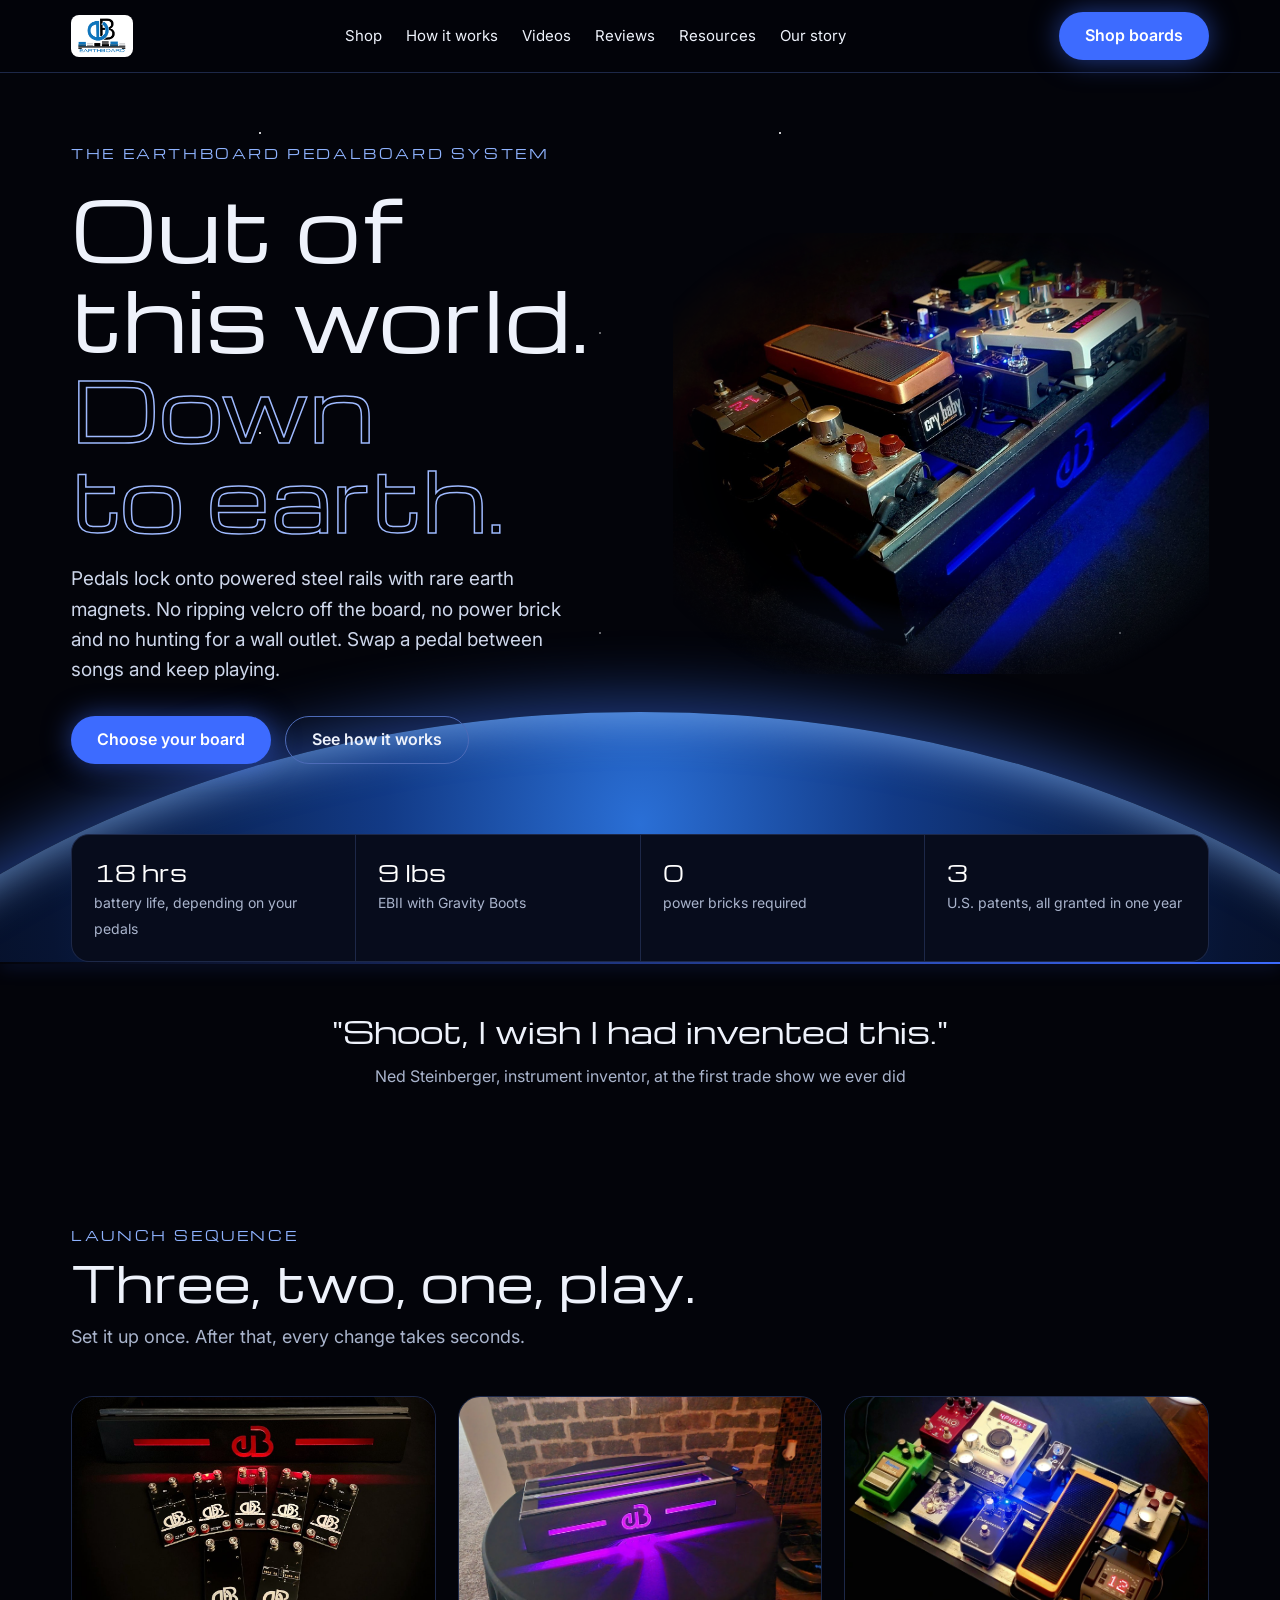
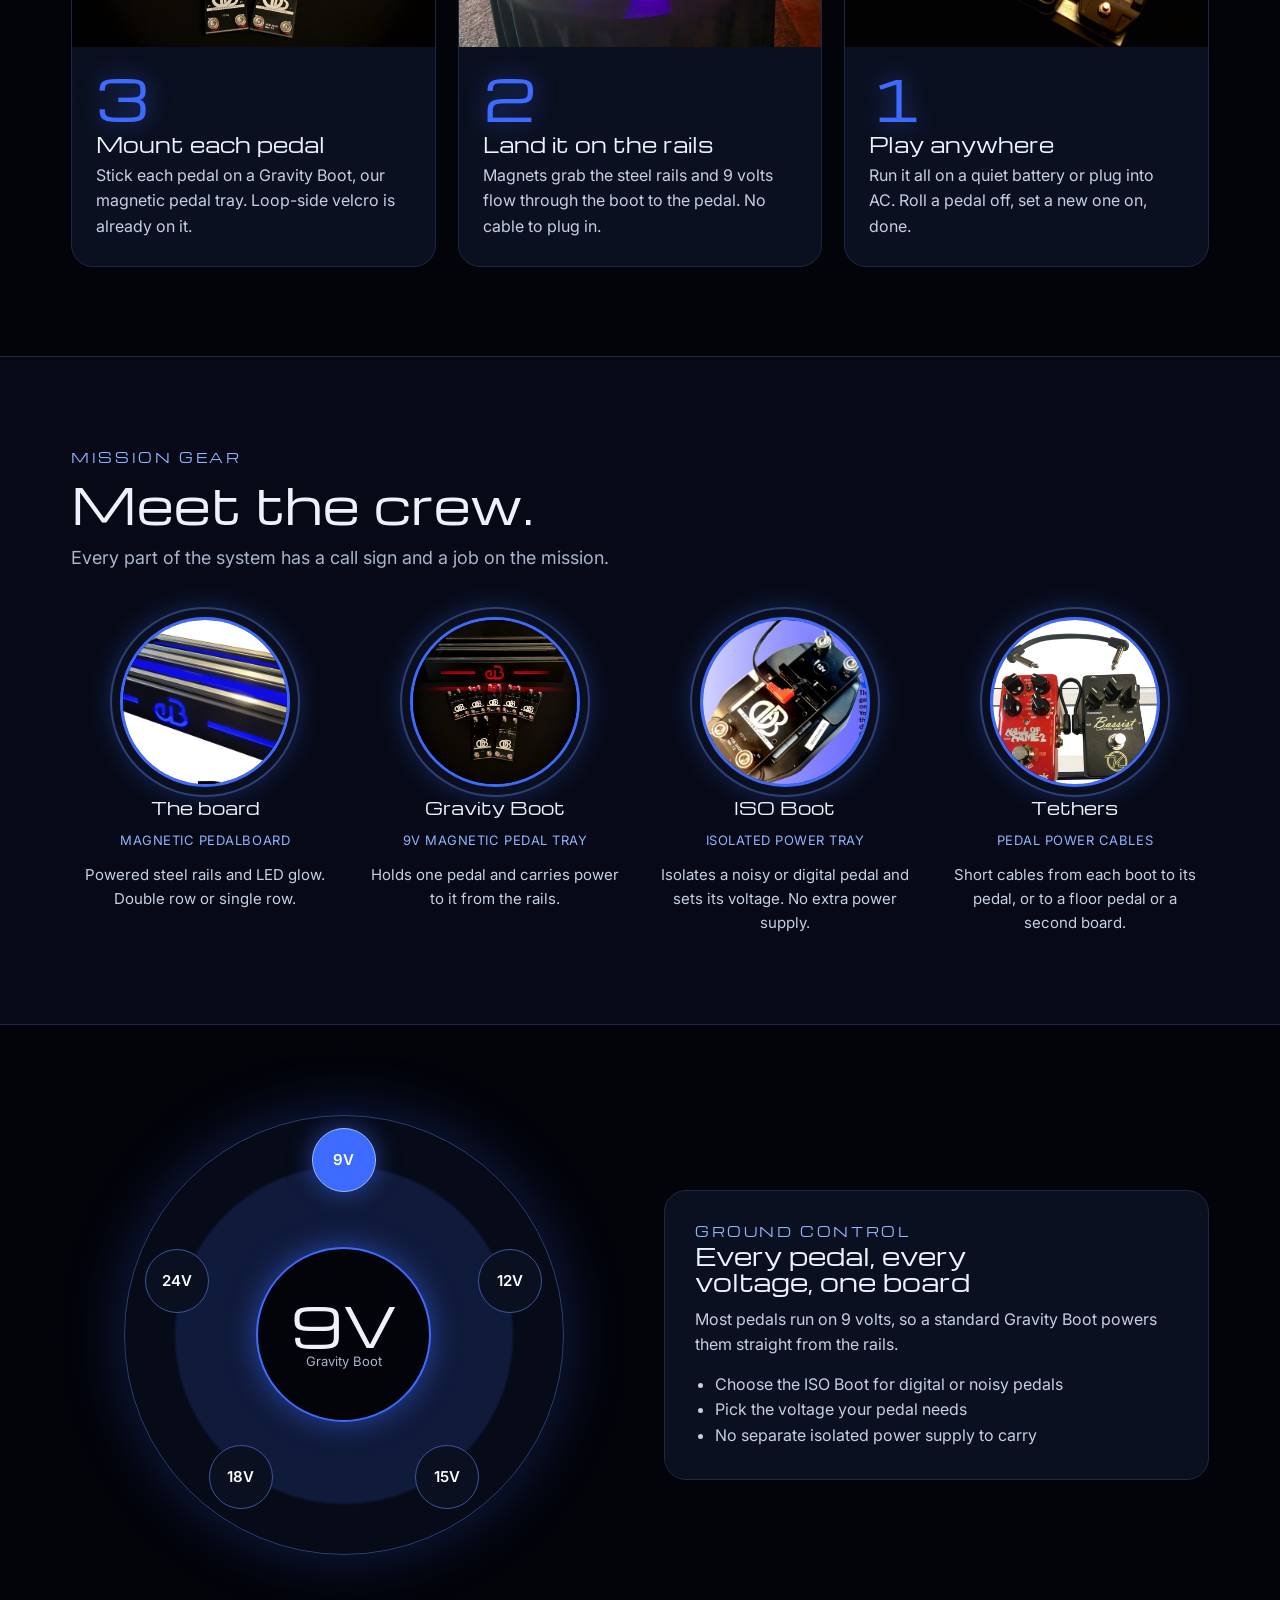
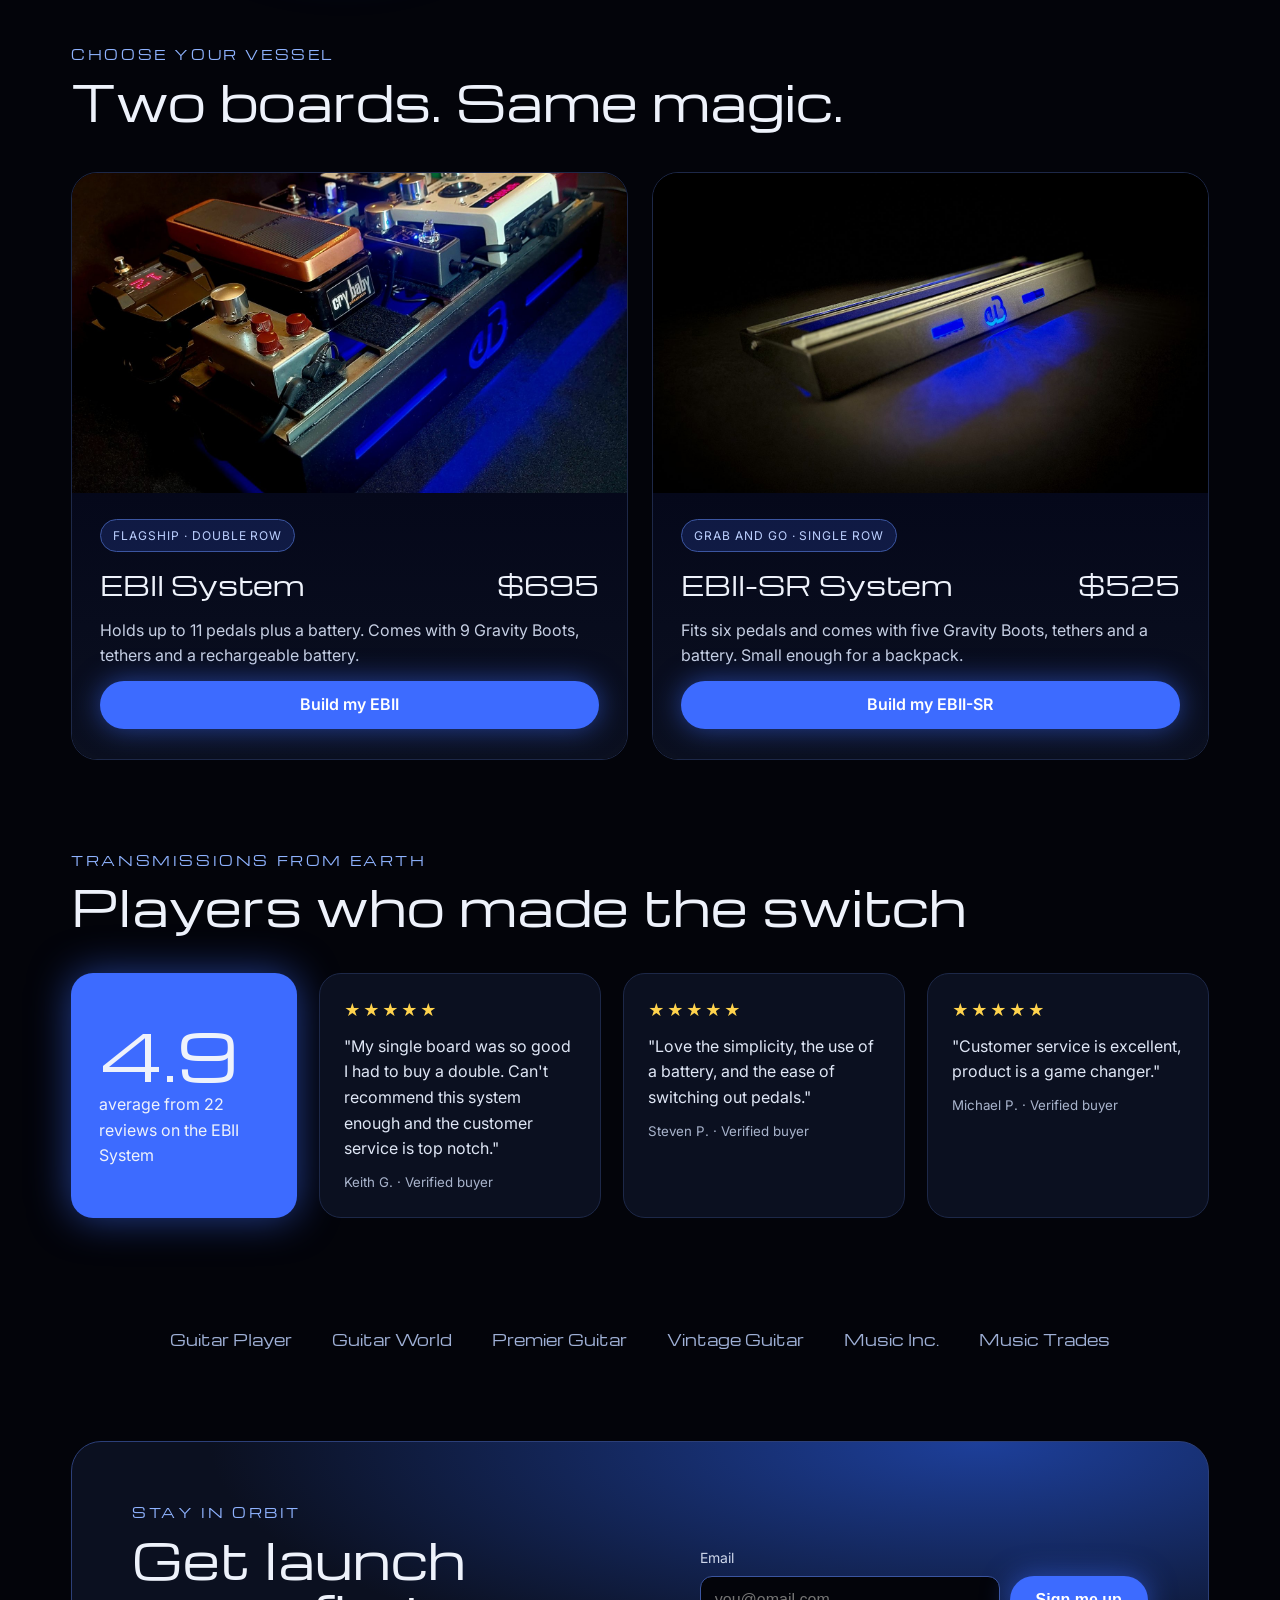
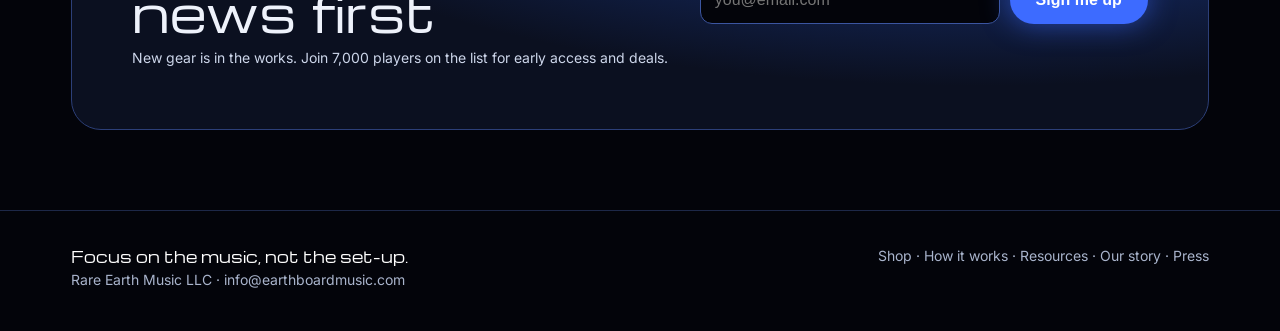
==== a/index.html @ 6cc05369 "Add Earthboard website mockups Co-Authored-By: Claude Opus 5.5 <noreply@anthropic.com> Claude-Sessio" ====
<!DOCTYPE html>
<html lang="en">
<head>
<meta charset="utf-8">
<meta name="viewport" content="width=device-width, initial-scale=1">
<title>Earthboard · Out of This World</title>
<link rel="preconnect" href="https://fonts.googleapis.com">
<link href="https://fonts.googleapis.com/css2?family=Michroma&family=Inter:wght@400;500;600;700&display=swap" rel="stylesheet">
<style>
/* VOICE: confident, playful, a little cosmic
   IDEA: the pedalboard is a spacecraft and every page section is a stage of a launch
   PICTURE: the glowing single-row board floating over the curve of a blue planet
   COLOUR and TYPE: deep space black, Earthboard blue, LED glow; Michroma display (matches the logo), Inter body
   LAYOUT: full-bleed bands, countdown steps, mission patches, interactive voltage dial */
:root{color-scheme:dark;--sky:#03040a;--ink:#eef2fb;--dim:#a9b4cc;--blue:#1177bd;--led:#3d6bff;--glow:rgba(61,107,255,.55);--panel:#0b1020;--line:#1d2848}
*{box-sizing:border-box;min-width:0}
body{margin:0;background:var(--sky);color:var(--ink);font:16px/1.6 Inter,system-ui,sans-serif;overflow-x:clip}
a{color:#8fb3ff}
h1,h2,h3,.disp{font-family:Michroma,sans-serif;font-weight:400;line-height:1.1;text-wrap:balance;margin:0}
.wrap{max-width:1240px;margin:0 auto;padding:0 max(4vw,18px)}
.stars{position:absolute;inset:0;pointer-events:none;background-image:radial-gradient(1px 1px at 30px 40px,#fff 50%,transparent 51%),radial-gradient(1px 1px at 140px 120px,#bcd0ff 50%,transparent 51%),radial-gradient(1.6px 1.6px at 260px 60px,#fff 50%,transparent 51%),radial-gradient(1px 1px at 380px 200px,#fff 50%,transparent 51%),radial-gradient(1px 1px at 470px 30px,#9fb8ff 50%,transparent 51%),radial-gradient(1.4px 1.4px at 80px 260px,#fff 50%,transparent 51%);background-size:520px 300px;opacity:.8}
.btn{display:inline-flex;align-items:center;justify-content:center;gap:10px;min-height:48px;padding:0 26px;border-radius:999px;font-weight:600;text-decoration:none;border:0;cursor:pointer;font-size:16px}
.btn.go{background:var(--led);color:#fff;box-shadow:0 0 28px var(--glow)}
.btn.go:hover{background:#5a82ff}
.btn.ghost{border:1.5px solid #4d6bb8;color:var(--ink);background:transparent}
.btn:focus-visible,button:focus-visible,a:focus-visible{outline:3px solid #ffd34d;outline-offset:3px}

/* top bar */
.bar{position:sticky;top:0;z-index:20;background:rgba(3,4,10,.82);backdrop-filter:blur(10px);border-bottom:1px solid var(--line)}
.bar .wrap{display:flex;align-items:center;justify-content:space-between;gap:18px;min-height:72px;flex-wrap:wrap}
.logo{display:flex;align-items:center;gap:10px;text-decoration:none;color:var(--ink)}
.logo img{height:42px;width:auto;background:#fff;border-radius:8px;padding:3px 7px}
.nav{display:flex;gap:24px;flex-wrap:wrap;font-size:15px}
.nav a{color:var(--ink);text-decoration:none}
.nav a:hover{color:#8fb3ff}
.cart{display:flex;gap:10px;align-items:center}

/* hero */
.hero{position:relative;overflow:hidden;min-height:760px;display:flex;align-items:flex-start}
.planet{position:absolute;left:50%;bottom:-1150px;width:2000px;height:1400px;transform:translateX(-50%);border-radius:50%;background:radial-gradient(ellipse at 50% 8%,#2a6fd6 0%,#123a86 18%,#071433 42%,#03040a 70%);box-shadow:0 -6px 60px 10px rgba(61,120,255,.45),inset 0 10px 40px rgba(140,190,255,.6)}
.hero .wrap{position:relative;z-index:2;padding-top:70px;width:100%}
.hero-grid{display:grid;grid-template-columns:minmax(0,1.05fr) minmax(0,1fr);gap:40px;align-items:center}
.kicker{font-family:Michroma,sans-serif;font-size:13px;letter-spacing:.2em;color:#8fb3ff}
.hero h1{font-size:clamp(40px,6.4vw,84px);margin:18px 0 22px}
.hero h1 span{display:block;color:transparent;-webkit-text-stroke:1.5px #9fbaff}
.lede{font-size:19px;color:#cdd6ea;max-width:520px;margin:0 0 30px}
.ctas{display:flex;flex-wrap:wrap;gap:14px}
.craft{position:relative}
.craft{transform:scale(1.12);transform-origin:left center}
.craft img{width:100%;display:block;animation:float 7s ease-in-out infinite;-webkit-mask-image:radial-gradient(ellipse 62% 58% at 50% 50%,#000 60%,transparent 100%);mask-image:radial-gradient(ellipse 62% 58% at 50% 50%,#000 60%,transparent 100%)}
.craft::after{content:"";position:absolute;left:15%;right:15%;bottom:4%;height:22%;background:radial-gradient(closest-side,rgba(61,107,255,.45),transparent);filter:blur(12px);z-index:-1}
@keyframes float{0%,100%{transform:translateY(0)}50%{transform:translateY(-14px)}}
.hud{position:absolute;font-size:12px;letter-spacing:.06em;color:#bcd0ff;background:rgba(9,16,38,.8);border:1px solid #2c3f78;border-radius:10px;padding:8px 12px;white-space:nowrap}
.hud b{display:block;color:#fff;font-size:14px;letter-spacing:0}
.h1p{top:6%;left:-4%}.h2p{bottom:16%;left:4%}.h3p{top:18%;right:-2%}
.telemetry{position:relative;z-index:2;margin-top:70px;display:grid;grid-template-columns:repeat(4,minmax(0,1fr));gap:1px;background:var(--line);border:1px solid var(--line);border-radius:18px;overflow:hidden}
.telemetry div{background:rgba(6,10,24,.92);padding:20px 22px}
.telemetry b{font-family:Michroma,sans-serif;font-size:22px;font-weight:400;display:block;color:#fff}
.telemetry span{color:var(--dim);font-size:14px}

/* countdown */
.band{padding:clamp(56px,7vw,110px) 0;position:relative}
.sec-title{font-size:clamp(30px,4vw,48px);margin:10px 0 14px}
.sec-sub{color:var(--dim);font-size:18px;max-width:640px;margin:0}
.count{display:grid;grid-template-columns:repeat(3,minmax(0,1fr));gap:22px;margin-top:44px}
.step{background:var(--panel);border:1px solid var(--line);border-radius:22px;overflow:hidden;display:flex;flex-direction:column}
.step img{width:100%;height:250px;object-fit:cover;display:block}
.step .t{padding:22px 24px 26px;display:flex;flex-direction:column;gap:8px}
.tminus{font-family:Michroma,sans-serif;font-size:56px;line-height:1;color:var(--led);text-shadow:0 0 22px var(--glow)}
.step h3{font-size:20px}
.step p{margin:0;color:#c6cfe3}

/* patches */
.patches{display:grid;grid-template-columns:repeat(4,minmax(0,1fr));gap:22px;margin-top:44px}
.patch{text-align:center;display:flex;flex-direction:column;align-items:center;gap:12px}
.ring{width:170px;height:170px;border-radius:50%;border:3px solid var(--led);box-shadow:0 0 0 8px #0b1020,0 0 0 10px #2c3f78,0 0 34px var(--glow);overflow:hidden;background:#000}
.ring img{width:100%;height:100%;object-fit:cover}
.patch h3{font-size:17px}
.patch .plain{font-size:13px;letter-spacing:.04em;color:#8fb3ff}
.patch p{margin:0;color:#c6cfe3;font-size:15px;max-width:250px}

/* voltage dial */
.dial-wrap{display:grid;grid-template-columns:minmax(0,1fr) minmax(0,1fr);gap:48px;align-items:center}
.dial{position:relative;aspect-ratio:1;max-width:440px;width:100%;margin:0 auto;border-radius:50%;background:radial-gradient(circle,#101a3a 0 54%,#070b18 55% 100%);border:1px solid #2c3f78;box-shadow:0 0 60px rgba(61,107,255,.25)}
.dial .center{position:absolute;inset:30%;border-radius:50%;background:#03040a;border:2px solid var(--led);box-shadow:0 0 30px var(--glow);display:flex;flex-direction:column;align-items:center;justify-content:center;text-align:center}
.dial .center b{font-family:Michroma,sans-serif;font-size:clamp(34px,5vw,54px);font-weight:400;line-height:1}
.dial .center span{font-size:13px;color:var(--dim)}
.vbtn{position:absolute;width:64px;height:64px;margin:-32px 0 0 -32px;border-radius:50%;border:1.5px solid #3b55a0;background:#0b1020;color:#fff;font:600 15px Inter,sans-serif;cursor:pointer}
.vbtn[aria-pressed=true]{background:var(--led);border-color:#9fb8ff;box-shadow:0 0 24px var(--glow)}
.vinfo{background:var(--panel);border:1px solid var(--line);border-radius:22px;padding:30px}
.vinfo h3{font-size:24px;margin-bottom:12px}
.vinfo p{color:#c6cfe3;margin:0 0 14px}
.vinfo ul{margin:0;padding-left:20px;color:#c6cfe3}

/* vessels */
.vessels{display:grid;grid-template-columns:repeat(2,minmax(0,1fr));gap:24px;margin-top:44px}
.vessel{position:relative;border-radius:26px;overflow:hidden;background:#000;border:1px solid var(--line);display:flex;flex-direction:column}
.vessel img{width:100%;height:320px;object-fit:cover;display:block}
.vessel .t{padding:26px 28px 30px;display:flex;flex-direction:column;gap:12px;background:linear-gradient(180deg,#05081a,#0b1020)}
.vessel .row{display:flex;justify-content:space-between;align-items:baseline;gap:12px}
.vessel h3{font-size:26px}
.price{font-family:Michroma,sans-serif;font-size:26px;white-space:nowrap}
.vessel p{margin:0;color:#c6cfe3}
.tag{align-self:flex-start;font-size:12px;letter-spacing:.08em;padding:6px 12px;border-radius:999px;background:rgba(61,107,255,.18);color:#bcd0ff;border:1px solid #3b55a0}

/* reviews */
.reviews{display:grid;grid-template-columns:minmax(0,.8fr) repeat(3,minmax(0,1fr));gap:22px;margin-top:40px;align-items:stretch}
.score{background:var(--led);border-radius:22px;padding:28px;display:flex;flex-direction:column;justify-content:center;gap:6px;box-shadow:0 0 40px var(--glow)}
.score b{font-family:Michroma,sans-serif;font-size:64px;font-weight:400;line-height:1}
.rev{background:var(--panel);border:1px solid var(--line);border-radius:22px;padding:24px;display:flex;flex-direction:column;gap:10px}
.rev .stars5{color:#ffd34d;letter-spacing:2px}
.rev p{margin:0;color:#dfe6f5}
.rev small{color:var(--dim)}

/* press strip */
.press{display:flex;flex-wrap:wrap;gap:14px 40px;justify-content:center;font-family:Michroma,sans-serif;font-size:15px;color:#9fb0d6}

/* signup */
.signal{border-radius:30px;padding:clamp(30px,5vw,60px);background:radial-gradient(ellipse at 80% 0%,#1d3f9a 0%,#0b1020 60%);border:1px solid #2c3f78;display:grid;grid-template-columns:minmax(0,1.2fr) minmax(0,1fr);gap:30px;align-items:center}
.signal form{display:flex;gap:10px;flex-wrap:wrap}
.signal label{display:flex;flex-direction:column;gap:6px;flex:1 1 240px;font-size:14px;color:#cdd6ea}
.signal input{min-height:48px;border-radius:12px;border:1px solid #3b55a0;background:#03040a;color:#fff;padding:0 14px;font-size:16px}
.signal .btn{align-self:flex-end}
.note{font-size:14px;color:#cdd6ea;margin:8px 0 0}

footer{border-top:1px solid var(--line);margin-top:80px}
footer .wrap{display:flex;flex-wrap:wrap;justify-content:space-between;gap:20px;padding-top:34px;padding-bottom:40px;color:var(--dim);font-size:14px}
footer .tl{font-family:Michroma,sans-serif;color:#fff;font-size:15px}

/* promo popup */
.promo{position:fixed;left:20px;bottom:20px;z-index:40;max-width:340px;background:#0b1020;border:1px solid #3b55a0;border-radius:18px;padding:20px 20px 18px;box-shadow:0 20px 50px rgba(0,0,0,.6),0 0 30px var(--glow)}
.promo h4{margin:0 0 6px;font-family:Michroma,sans-serif;font-weight:400;font-size:16px}
.promo p{margin:0 0 12px;color:#cdd6ea;font-size:14px}
.promo .x{position:absolute;top:8px;right:8px;width:44px;height:44px;border:0;background:transparent;color:#cdd6ea;font-size:22px;cursor:pointer}
.promo[hidden]{display:none}

@media(max-width:900px){
.hero-grid,.dial-wrap,.signal{grid-template-columns:minmax(0,1fr)}
.count,.vessels{grid-template-columns:minmax(0,1fr)}
.patches{grid-template-columns:repeat(2,minmax(0,1fr))}
.reviews{grid-template-columns:minmax(0,1fr)}
.telemetry{grid-template-columns:repeat(2,minmax(0,1fr))}
.nav{display:none}
.hud{display:none}
.hero{min-height:0;padding-bottom:40px}
}
@media(max-width:520px){.patches{grid-template-columns:minmax(0,1fr)}.ring{width:150px;height:150px}.promo{left:10px;right:10px;max-width:none}}
/* motion */
.stars{animation:twinkle 5s ease-in-out infinite}
@keyframes twinkle{0%,100%{opacity:.85}50%{opacity:.4}}
.shoot{position:absolute;top:120px;left:-200px;width:180px;height:2px;border-radius:2px;background:linear-gradient(90deg,transparent,#cfe0ff);transform:rotate(-18deg);animation:shoot 9s linear infinite;opacity:0;z-index:1}
.shoot.s2{top:300px;animation-delay:4.5s;animation-duration:11s}
@keyframes shoot{0%{transform:translate(0,0) rotate(-18deg);opacity:0}3%{opacity:1}12%{transform:translate(1400px,-460px) rotate(-18deg);opacity:0}100%{opacity:0}}
.js .reveal{opacity:0;transform:translateY(34px);transition:opacity .9s ease,transform .9s cubic-bezier(.2,.8,.2,1)}
.js .reveal.in{opacity:1;transform:none}
.led-line{height:3px;margin-top:-1px;background:linear-gradient(90deg,transparent,var(--led),transparent);background-size:200% 100%;animation:sweep 3.5s linear infinite;box-shadow:0 0 18px var(--glow)}
@keyframes sweep{0%{background-position:100% 0}100%{background-position:-100% 0}}
.ring{transition:transform .5s cubic-bezier(.2,.8,.2,1)}
.patch:hover .ring{transform:rotate(-8deg) scale(1.05)}
.step{transition:transform .4s,border-color .4s}.step:hover{transform:translateY(-6px);border-color:#3b55a0}
.tminus{animation:pulse 2.4s ease-in-out infinite}
@keyframes pulse{0%,100%{text-shadow:0 0 22px var(--glow)}50%{text-shadow:0 0 6px var(--glow)}}
@media(prefers-reduced-motion:reduce){.craft img,.stars,.shoot,.led-line,.tminus{animation:none}.shoot{display:none}.js .reveal{opacity:1;transform:none;transition:none}}
</style>
</head>
<body>

<header class="bar">
<div class="wrap">
<a class="logo" href="#"><img src="assets/logo.png" alt="Earthboard"></a>
<nav class="nav" aria-label="Main">
<a href="#">Shop</a><a href="#launch">How it works</a><a href="#">Videos</a><a href="#ground">Reviews</a><a href="#">Resources</a><a href="#">Our story</a>
</nav>
<div class="cart"><a class="btn go" href="#vessels">Shop boards</a></div>
</div>
</header>

<section class="hero">
<div class="stars"></div>
<span class="shoot" aria-hidden="true"></span><span class="shoot s2" aria-hidden="true"></span>
<div class="planet" aria-hidden="true"></div>
<div class="wrap">
<div class="hero-grid">
<div>
<div class="kicker">THE EARTHBOARD PEDALBOARD SYSTEM</div>
<h1>Out of this world. <span>Down to earth.</span></h1>
<p class="lede">Pedals lock onto powered steel rails with rare earth magnets. No ripping velcro off the board, no power brick and no hunting for a wall outlet. Swap a pedal between songs and keep playing.</p>
<div class="ctas">
<a class="btn go" href="#vessels">Choose your board</a>
<a class="btn ghost" href="#launch">See how it works</a>
</div>
</div>
<div class="craft">
<img src="assets/board-side.jpg" alt="Earthboard EBII loaded with pedals, glowing blue">
</div>
</div>
<div class="telemetry">
<div><b data-count="18">18 hrs</b><span>battery life, depending on your pedals</span></div>
<div><b>9 lbs</b><span>EBII with Gravity Boots</span></div>
<div><b>0</b><span>power bricks required</span></div>
<div><b data-count="3">3</b><span>U.S. patents, all granted in one year</span></div>
</div>
</div>
</section>

<div class="led-line" aria-hidden="true"></div>
<section class="band" style="padding:46px 0;text-align:center">
<div class="wrap">
<p class="disp reveal" style="font-size:clamp(20px,2.6vw,30px);line-height:1.4;max-width:900px;margin:0 auto">"Shoot, I wish I had invented this."</p>
<p class="reveal" style="color:var(--dim);margin:12px 0 0">Ned Steinberger, instrument inventor, at the first trade show we ever did</p>
</div>
</section>
<section class="band" id="launch">
<div class="wrap">
<div class="kicker">LAUNCH SEQUENCE</div>
<h2 class="sec-title">Three, two, one, play.</h2>
<p class="sec-sub">Set it up once. After that, every change takes seconds.</p>
<div class="count">
<article class="step">
<img src="assets/boots-fan.jpg" alt="Gravity Boots and ISO Boots fanned out in front of a board with red LEDs" style="object-position:50% 72%">
<div class="t"><div class="tminus">3</div><h3>Mount each pedal</h3><p>Stick each pedal on a Gravity Boot, our magnetic pedal tray. Loop-side velcro is already on it.</p></div>
</article>
<article class="step">
<img src="assets/violet-led.jpg" alt="Earthboard glowing purple at a venue">
<div class="t"><div class="tminus">2</div><h3>Land it on the rails</h3><p>Magnets grab the steel rails and 9 volts flow through the boot to the pedal. No cable to plug in.</p></div>
</article>
<article class="step">
<img src="assets/board-top.jpg" alt="A gig-ready Earthboard seen from above" style="object-position:50% 78%">
<div class="t"><div class="tminus">1</div><h3>Play anywhere</h3><p>Run it all on a quiet battery or plug into AC. Roll a pedal off, set a new one on, done.</p></div>
</article>
</div>
</div>
</section>

<section class="band" style="background:#070a16;border-top:1px solid var(--line);border-bottom:1px solid var(--line)">
<div class="wrap">
<div class="kicker">MISSION GEAR</div>
<h2 class="sec-title">Meet the crew.</h2>
<p class="sec-sub">Every part of the system has a call sign and a job on the mission.</p>
<div class="patches">
<div class="patch"><div class="ring"><img src="assets/board-only.jpg" alt=""></div><h3>The board</h3><div class="plain">MAGNETIC PEDALBOARD</div><p>Powered steel rails and LED glow. Double row or single row.</p></div>
<div class="patch"><div class="ring"><img src="assets/boots-fan.jpg" alt="" style="object-position:50% 80%"></div><h3>Gravity Boot</h3><div class="plain">9V MAGNETIC PEDAL TRAY</div><p>Holds one pedal and carries power to it from the rails.</p></div>
<div class="patch"><div class="ring"><img src="assets/iso-boot.jpg" alt=""></div><h3>ISO Boot</h3><div class="plain">ISOLATED POWER TRAY</div><p>Isolates a noisy or digital pedal and sets its voltage. No extra power supply.</p></div>
<div class="patch"><div class="ring"><img src="assets/patch-cables.jpg" alt="" style="object-position:50% 15%"></div><h3>Tethers</h3><div class="plain">PEDAL POWER CABLES</div><p>Short cables from each boot to its pedal, or to a floor pedal or a second board.</p></div>
</div>
</div>
</section>

<section class="band">
<div class="wrap dial-wrap">
<div class="dial" id="dial" role="group" aria-label="Pick a pedal voltage">
<div class="center"><b id="vOut">9V</b><span id="vSub">Gravity Boot</span></div>
</div>
<div class="vinfo">
<div class="kicker">GROUND CONTROL</div>
<h3 id="vHead">Every pedal, every voltage, one board</h3>
<p id="vText">Most pedals run on 9 volts, so a standard Gravity Boot powers them straight from the rails.</p>
<ul>
<li>Choose the ISO Boot for digital or noisy pedals</li>
<li>Pick the voltage your pedal needs</li>
<li>No separate isolated power supply to carry</li>
</ul>
</div>
</div>
</section>

<section class="band" id="vessels" style="padding-top:0">
<div class="wrap">
<div class="kicker">CHOOSE YOUR VESSEL</div>
<h2 class="sec-title">Two boards. Same magic.</h2>
<div class="vessels">
<article class="vessel">
<img src="assets/board-side.jpg" alt="EBII double-row system loaded with pedals">
<div class="t">
<span class="tag">FLAGSHIP · DOUBLE ROW</span>
<div class="row"><h3>EBII System</h3><span class="price">$695</span></div>
<p>Holds up to 11 pedals plus a battery. Comes with 9 Gravity Boots, tethers and a rechargeable battery.</p>
<a class="btn go" href="#">Build my EBII</a>
</div>
</article>
<article class="vessel">
<img src="assets/sr-glow.jpg" alt="EBII-SR single-row board with blue LEDs">
<div class="t">
<span class="tag">GRAB AND GO · SINGLE ROW</span>
<div class="row"><h3>EBII-SR System</h3><span class="price">$525</span></div>
<p>Fits six pedals and comes with five Gravity Boots, tethers and a battery. Small enough for a backpack.</p>
<a class="btn go" href="#">Build my EBII-SR</a>
</div>
</article>
</div>
</div>
</section>

<section class="band" id="ground" style="padding-top:0">
<div class="wrap">
<div class="kicker">TRANSMISSIONS FROM EARTH</div>
<h2 class="sec-title">Players who made the switch</h2>
<div class="reviews">
<div class="score"><b>4.9</b><span>average from 22 reviews on the EBII System</span></div>
<div class="rev"><div class="stars5" aria-label="5 stars">★★★★★</div><p>"My single board was so good I had to buy a double. Can't recommend this system enough and the customer service is top notch."</p><small>Keith G. · Verified buyer</small></div>
<div class="rev"><div class="stars5" aria-label="5 stars">★★★★★</div><p>"Love the simplicity, the use of a battery, and the ease of switching out pedals."</p><small>Steven P. · Verified buyer</small></div>
<div class="rev"><div class="stars5" aria-label="5 stars">★★★★★</div><p>"Customer service is excellent, product is a game changer."</p><small>Michael P. · Verified buyer</small></div>
</div>
</div>
</section>

<section class="band" style="padding-top:20px">
<div class="wrap">
<div class="press" aria-label="As seen in">
<span>Guitar Player</span><span>Guitar World</span><span>Premier Guitar</span><span>Vintage Guitar</span><span>Music Inc.</span><span>Music Trades</span>
</div>
</div>
</section>

<section class="wrap">
<div class="signal">
<div>
<div class="kicker">STAY IN ORBIT</div>
<h2 class="sec-title" style="margin-bottom:8px">Get launch news first</h2>
<p class="note">New gear is in the works. Join 7,000 players on the list for early access and deals.</p>
</div>
<form id="sign">
<label>Email<input type="email" required placeholder="you@email.com" id="em"></label>
<button class="btn go" type="submit">Sign me up</button>
<p class="note" id="thanks" hidden>Thanks! You're on the list. (Mockup only, nothing was sent.)</p>
</form>
</div>
</section>

<footer>
<div class="wrap">
<div><div class="tl">Focus on the music, not the set-up.</div><div>Rare Earth Music LLC · info@earthboardmusic.com</div></div>
<div>Shop · How it works · Resources · Our story · Press</div>
</div>
</footer>

<aside class="promo" id="promo" aria-label="Current offer" hidden>
<button class="x" id="px" aria-label="Close offer">×</button>
<h4>Holiday launch deal</h4>
<p>[Your current offer here.] Sales show up as a popup like this, so the homepage never needs a new banner.</p>
<a class="btn go" href="#vessels" style="min-height:44px;font-size:15px">Shop the sale</a>
</aside>

<script>
{
const volts=[
 {v:'9V',sub:'Gravity Boot',h:'Most pedals: plug and play',t:'Most pedals run on 9 volts, so a standard Gravity Boot powers them straight from the rails.'},
 {v:'12V',sub:'ISO Boot',h:'12 volts, isolated',t:'Set an ISO Boot to 12V for pedals that want more headroom. It is isolated from the rest of the board.'},
 {v:'15V',sub:'ISO Boot',h:'15 volts, isolated',t:'An ISO Boot steps the rail power up to 15V for that one pedal. Nothing else on the board changes.'},
 {v:'18V',sub:'ISO Boot',h:'18 volts, isolated',t:'18V pedals run happily on an ISO Boot. No second power supply to carry.'},
 {v:'24V',sub:'ISO Boot',h:'Even 24 volts',t:'Yes, even 24V pedals. The ISO Boot handles it right at the pedal.'}
];
const dial=document.getElementById('dial');
const out=document.getElementById('vOut'),sub=document.getElementById('vSub'),head=document.getElementById('vHead'),text=document.getElementById('vText');
const btns=volts.map((o,i)=>{
 const a=(-90+i*(360/volts.length))*Math.PI/180;
 const b=document.createElement('button');
 b.className='vbtn';b.type='button';b.textContent=o.v;
 b.style.left=(50+40*Math.cos(a))+'%';b.style.top=(50+40*Math.sin(a))+'%';
 b.setAttribute('aria-pressed',i===0?'true':'false');
 b.addEventListener('click',()=>pick(i));
 dial.appendChild(b);return b;
});
function pick(i){btns.forEach((b,j)=>b.setAttribute('aria-pressed',j===i?'true':'false'));const o=volts[i];out.textContent=o.v;sub.textContent=o.sub;head.textContent=o.h;text.textContent=o.t;}
dial.addEventListener('keydown',e=>{const cur=btns.findIndex(b=>b.getAttribute('aria-pressed')==='true');if(e.key==='ArrowRight'||e.key==='ArrowDown'){const n=(cur+1)%btns.length;pick(n);btns[n].focus();}if(e.key==='ArrowLeft'||e.key==='ArrowUp'){const n=(cur-1+btns.length)%btns.length;pick(n);btns[n].focus();}});
setTimeout(()=>{document.getElementById('promo').hidden=false;},4000);
const reduce=matchMedia('(prefers-reduced-motion: reduce)').matches;
document.documentElement.classList.add('js');
const rv=document.querySelectorAll('.sec-title,.sec-sub,.step,.patch,.vessel,.rev,.score,.vinfo,.dial,.telemetry,.signal,.press,.hero-grid > div');
rv.forEach((e,i)=>{e.classList.add('reveal');e.style.transitionDelay=((i%4)*90)+'ms';});
const io=new IntersectionObserver(es=>es.forEach(en=>{if(en.isIntersecting){en.target.classList.add('in');io.unobserve(en.target);}}),{threshold:.12});
document.querySelectorAll('.reveal').forEach(e=>io.observe(e));
document.querySelectorAll('[data-count]').forEach(el=>{const end=+el.dataset.count;const suf=el.textContent.replace(/[0-9]/g,'');if(reduce)return;let n=0;const tick=()=>{n++;el.textContent=n+suf;if(n<end)setTimeout(tick,60);};el.textContent='0'+suf;const o=new IntersectionObserver(es=>{if(es[0].isIntersecting){tick();o.disconnect();}});o.observe(el);});
document.getElementById('px').addEventListener('click',()=>{document.getElementById('promo').hidden=true;});
document.getElementById('sign').addEventListener('submit',e=>{e.preventDefault();document.getElementById('thanks').hidden=false;});
}
</script>
</body>
</html>
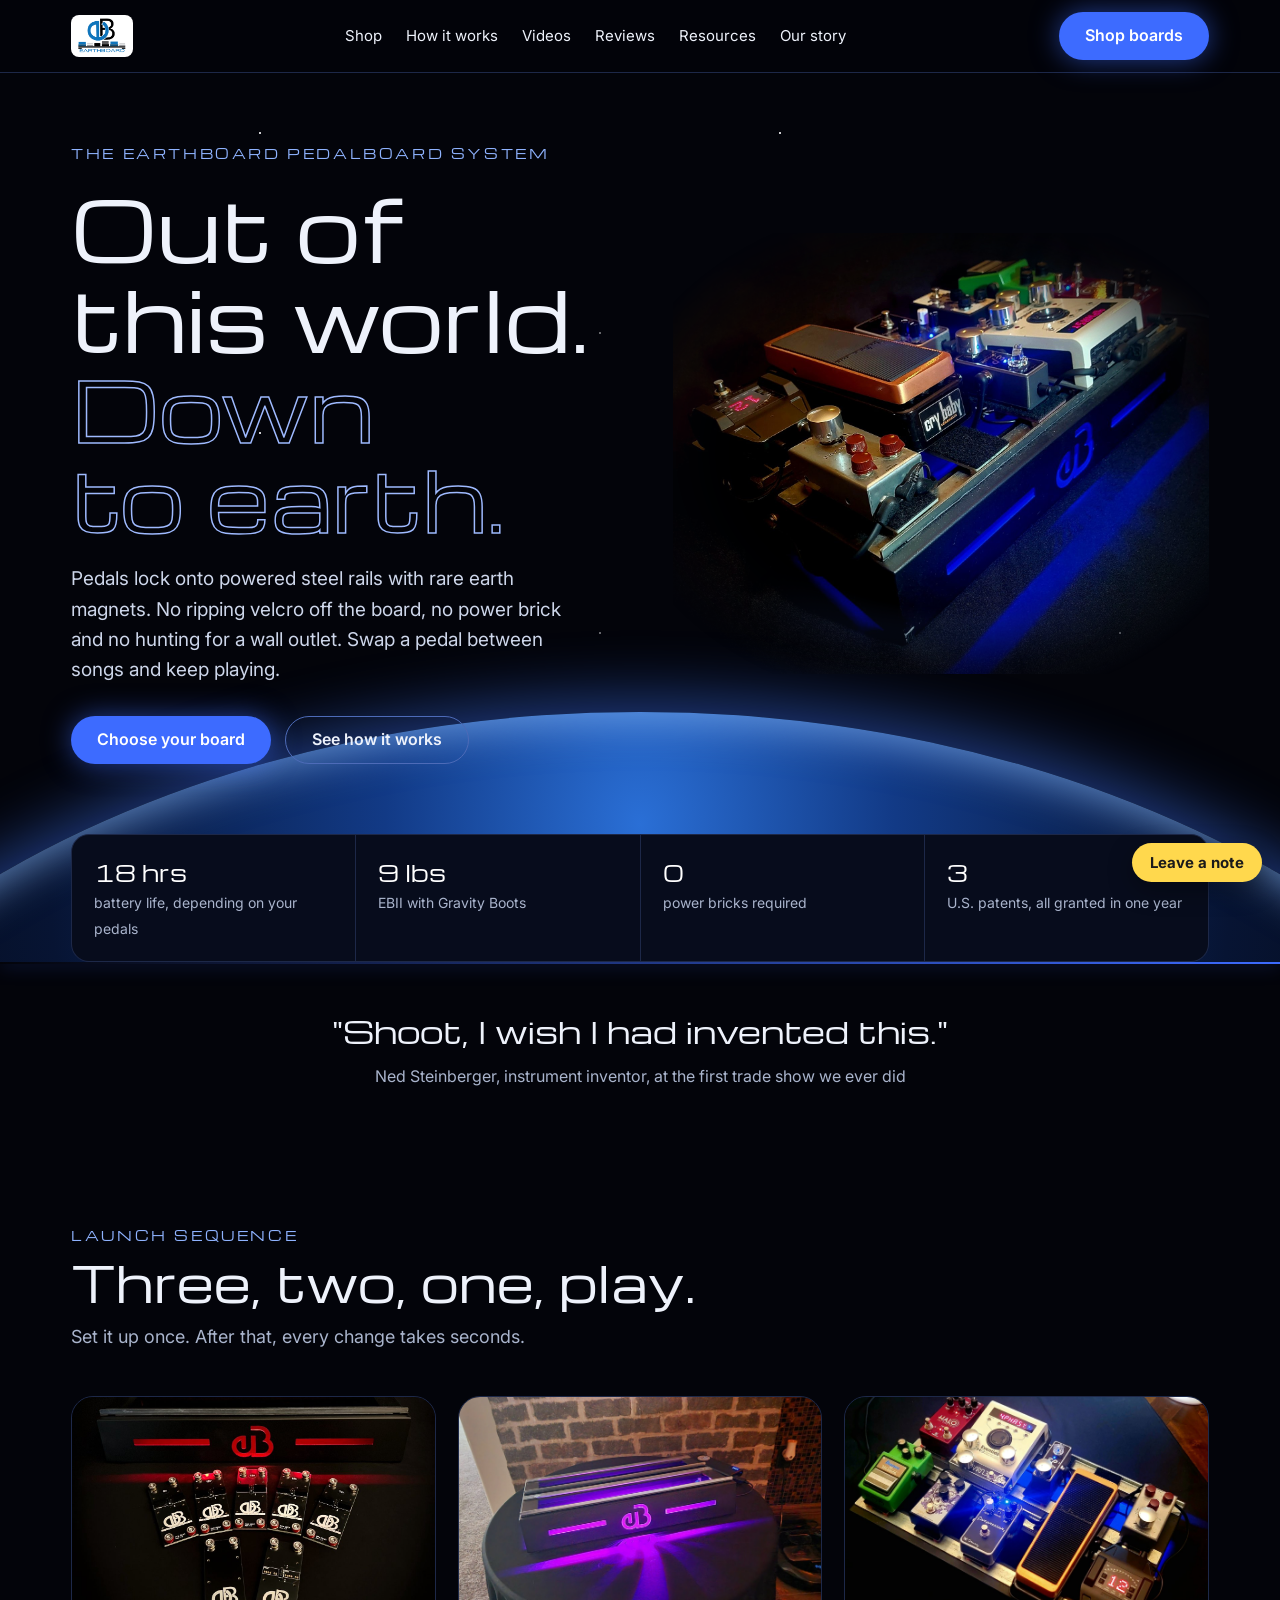
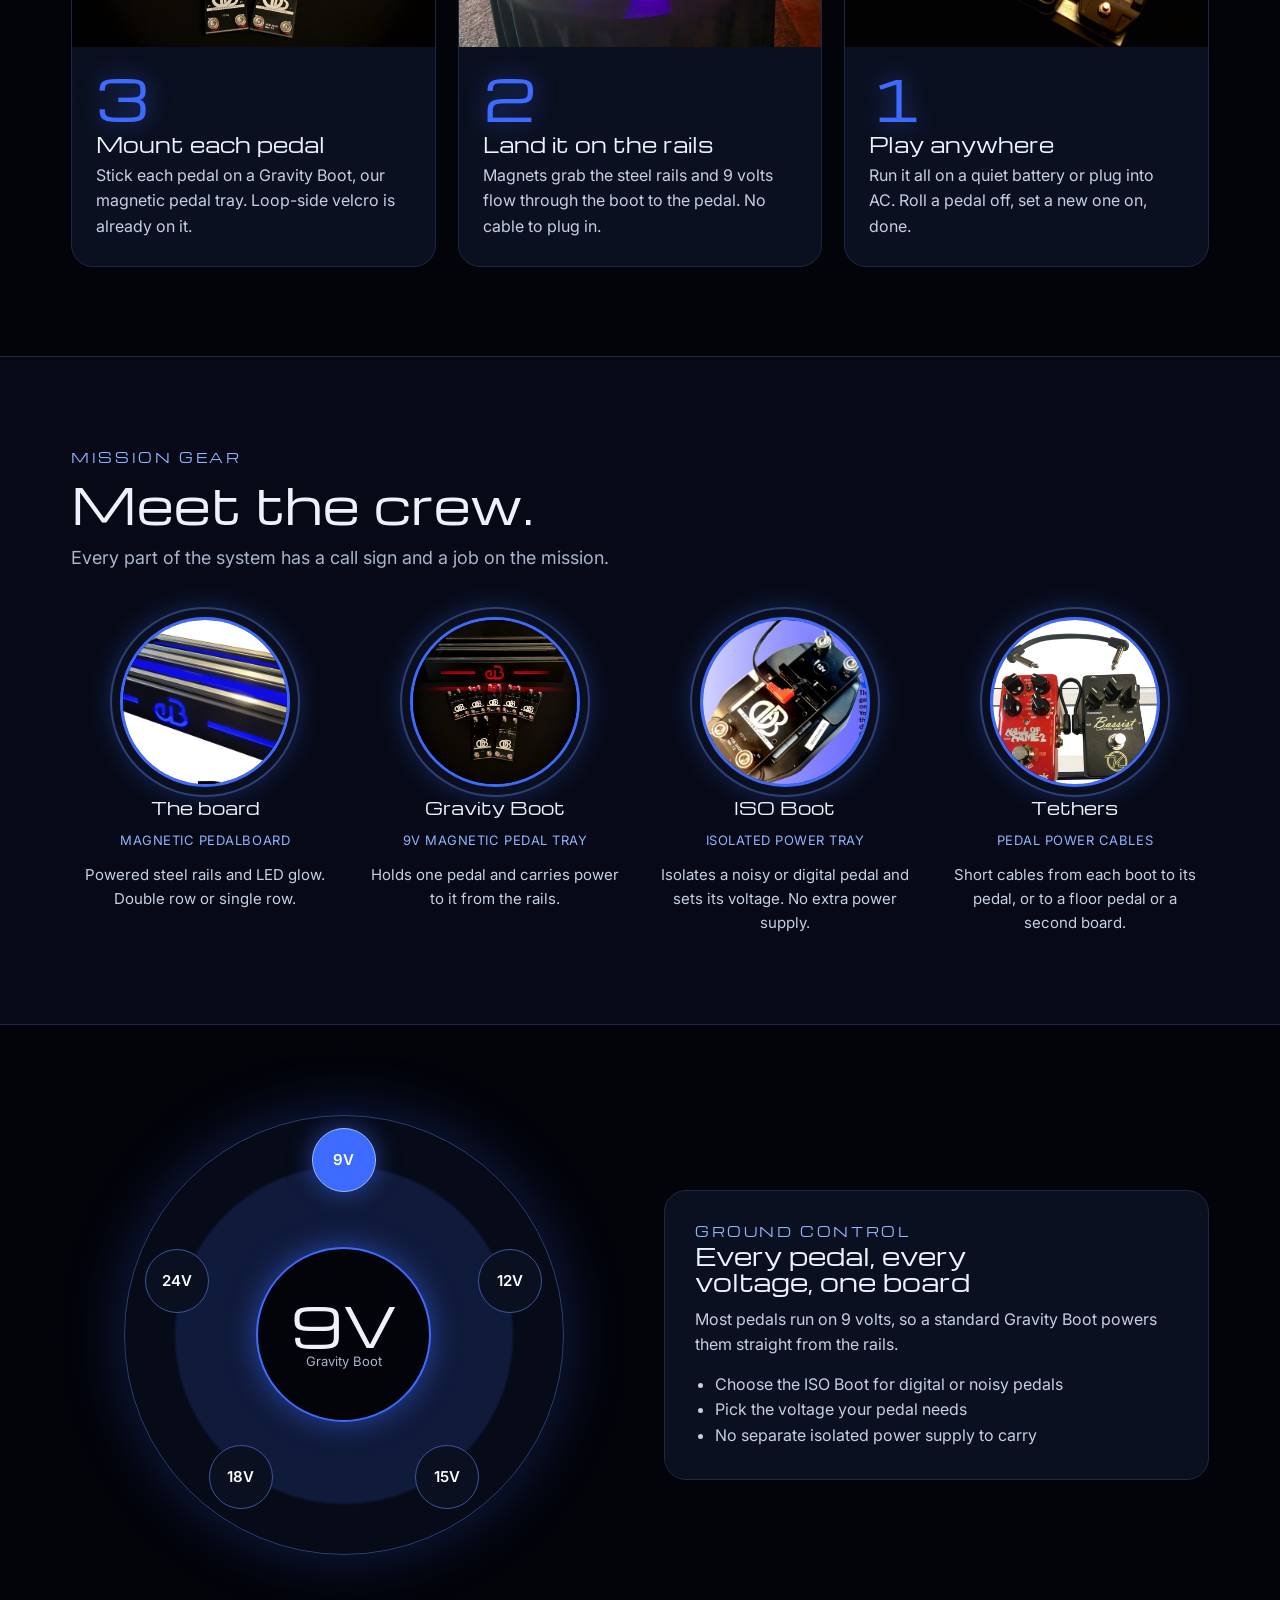
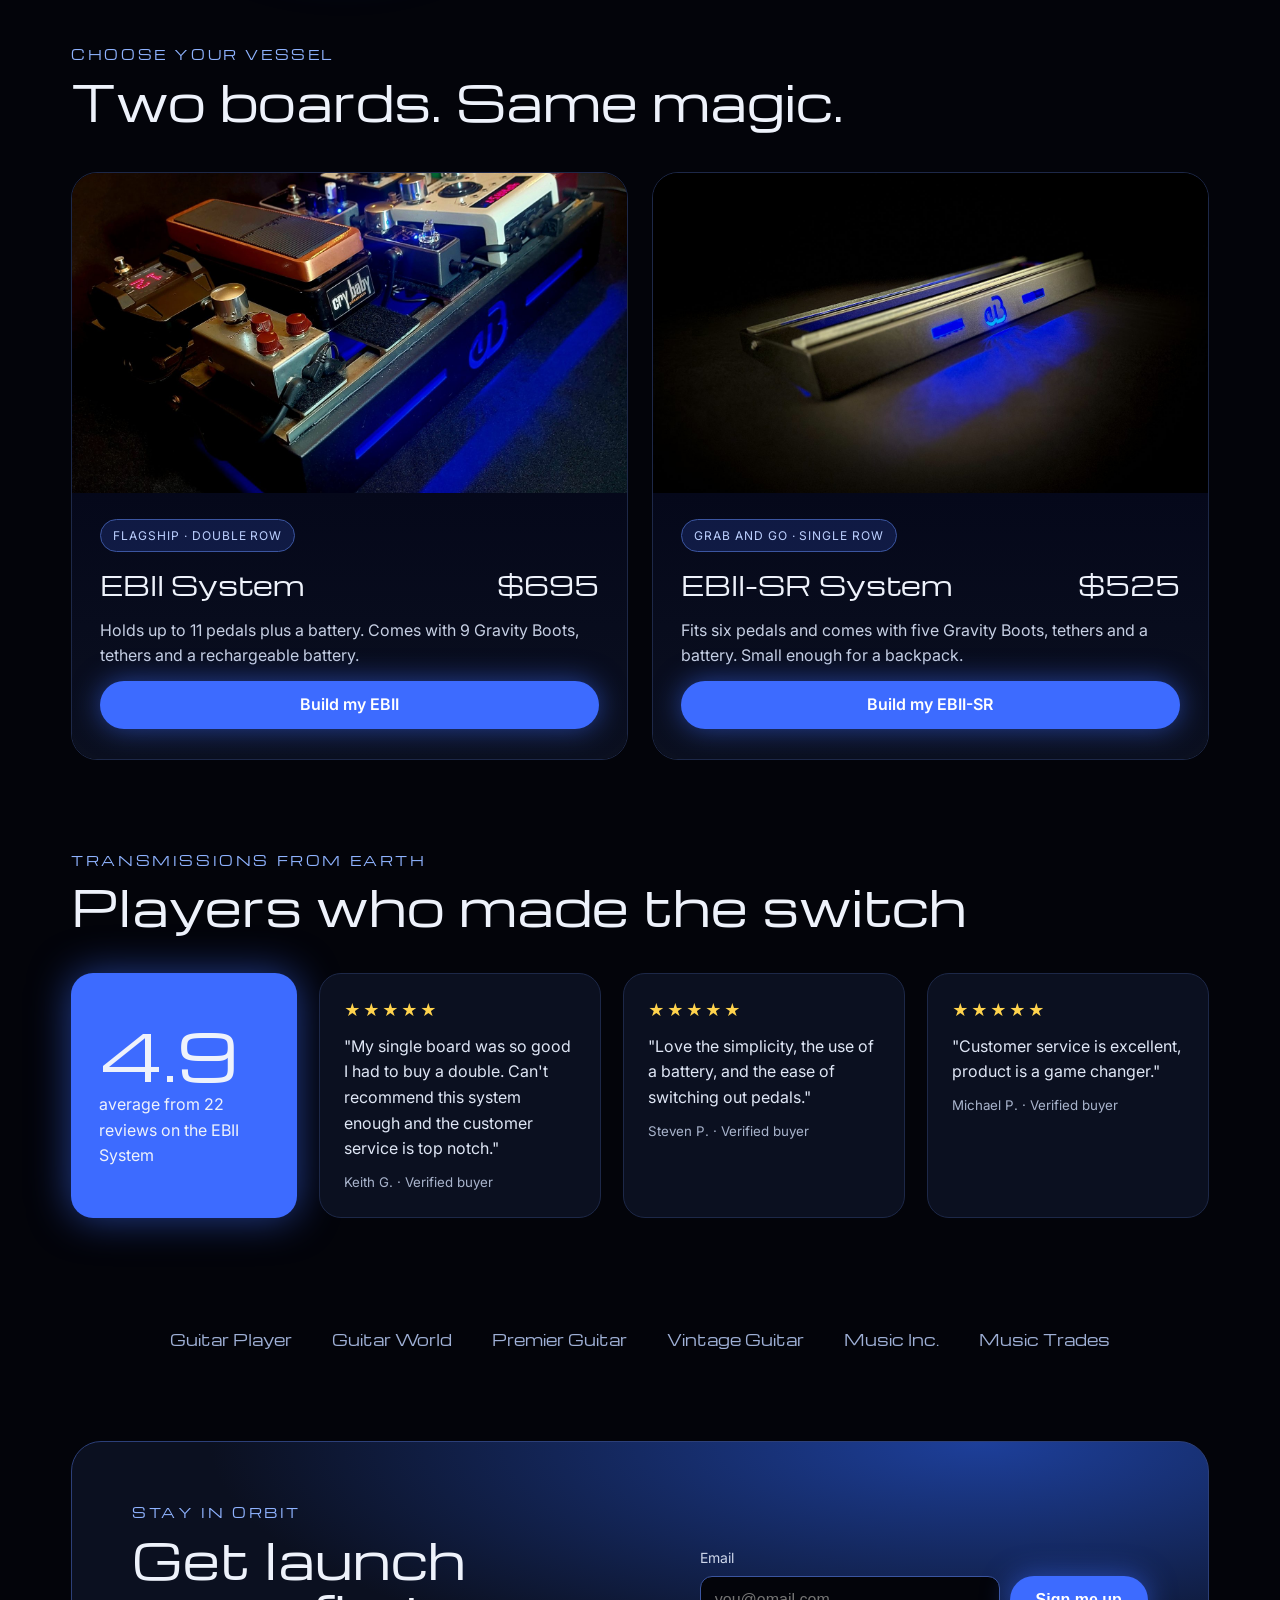
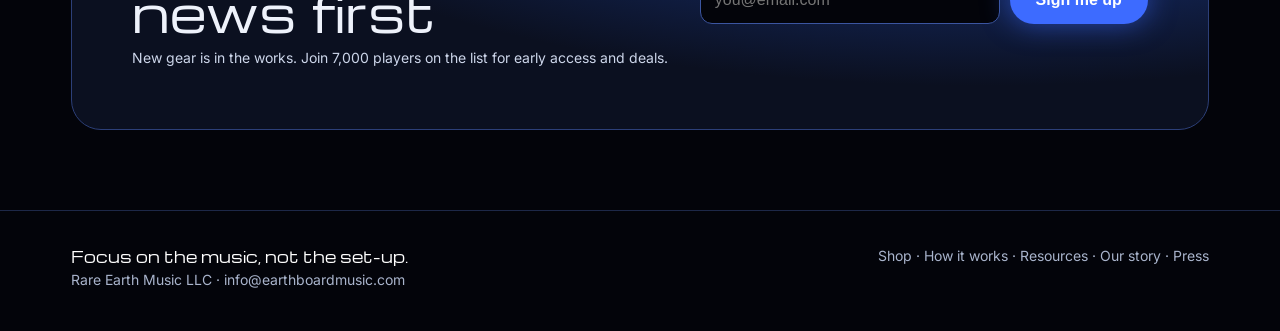
==== commit 2e24eae7: "Add Leave a note panel to every mockup page Co-Authored-By: Claude Opus 5.5 <noreply@anthropic.com> " ====
--- a/a/index.html
+++ b/a/index.html
@@ -375,5 +375,6 @@
 document.getElementById('sign').addEventListener('submit',e=>{e.preventDefault();document.getElementById('thanks').hidden=false;});
 }
 </script>
+<script src="../notes.js"></script>
 </body>
 </html>
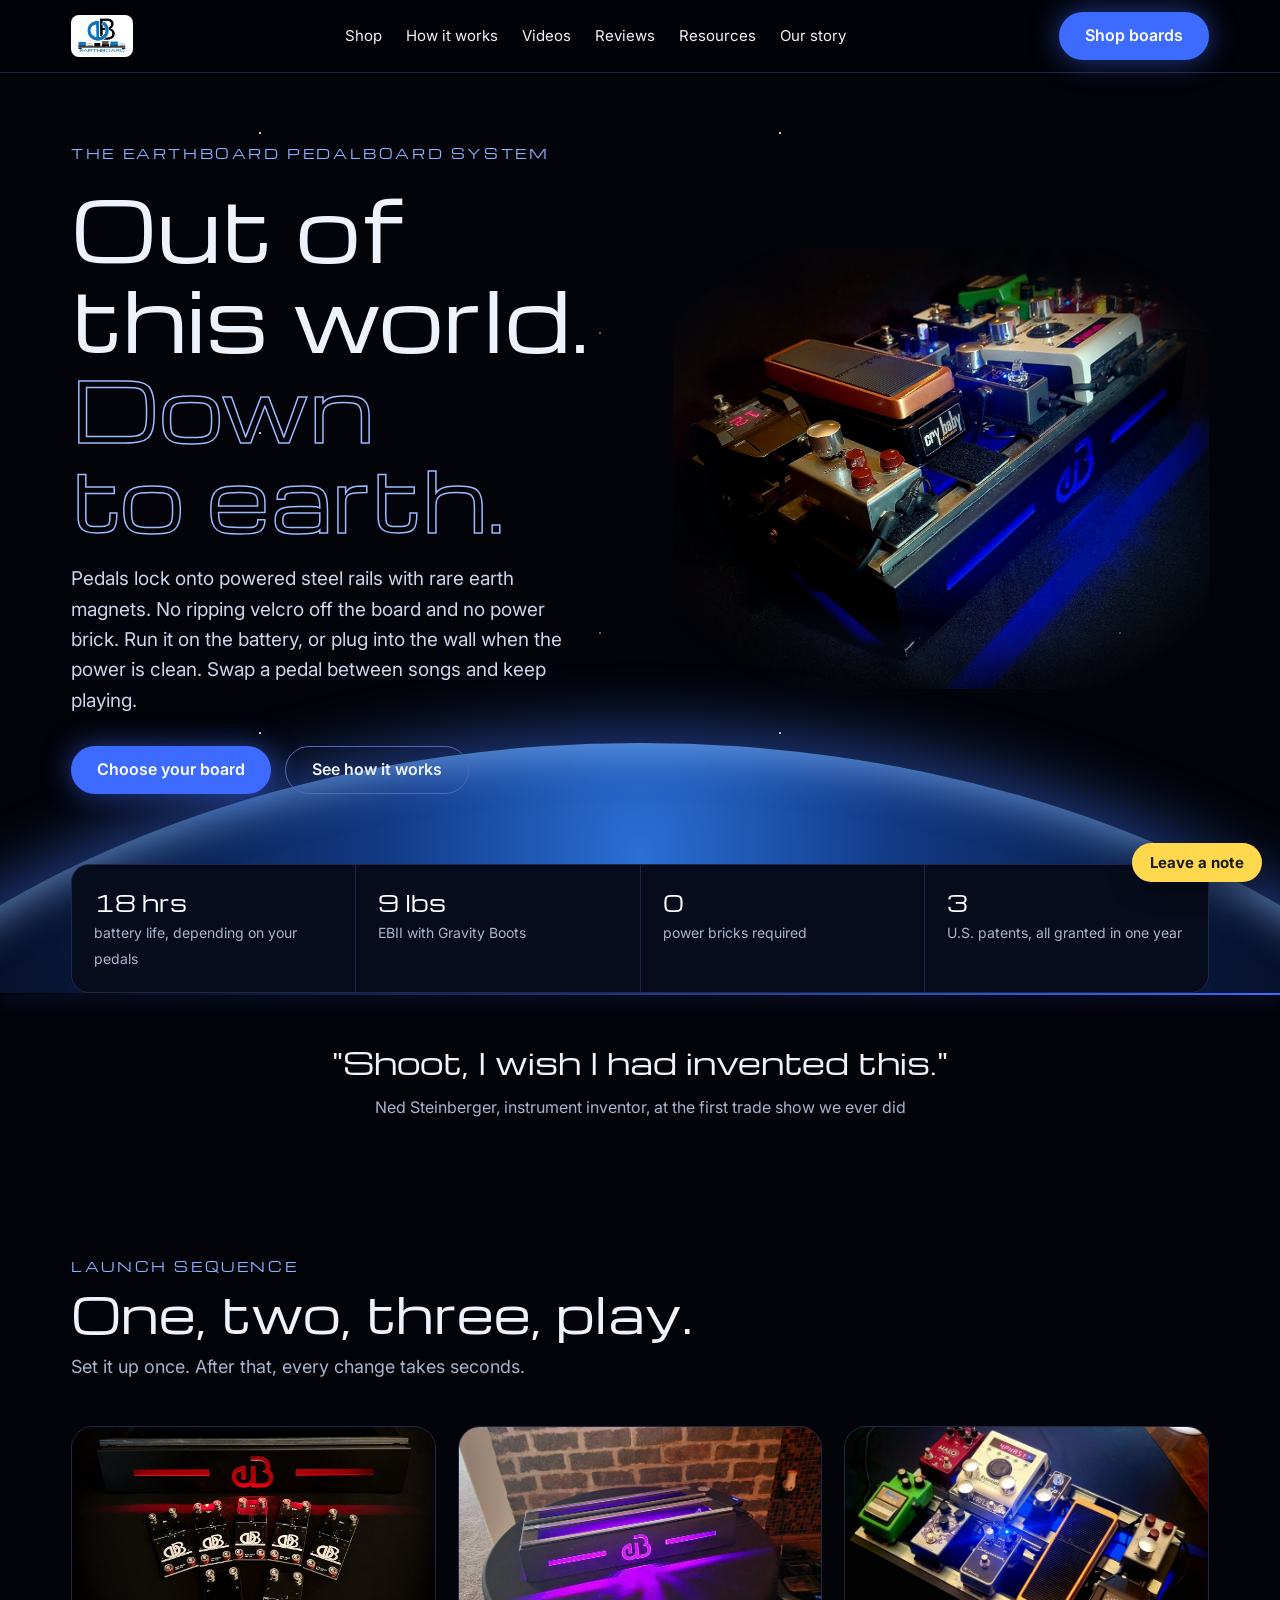
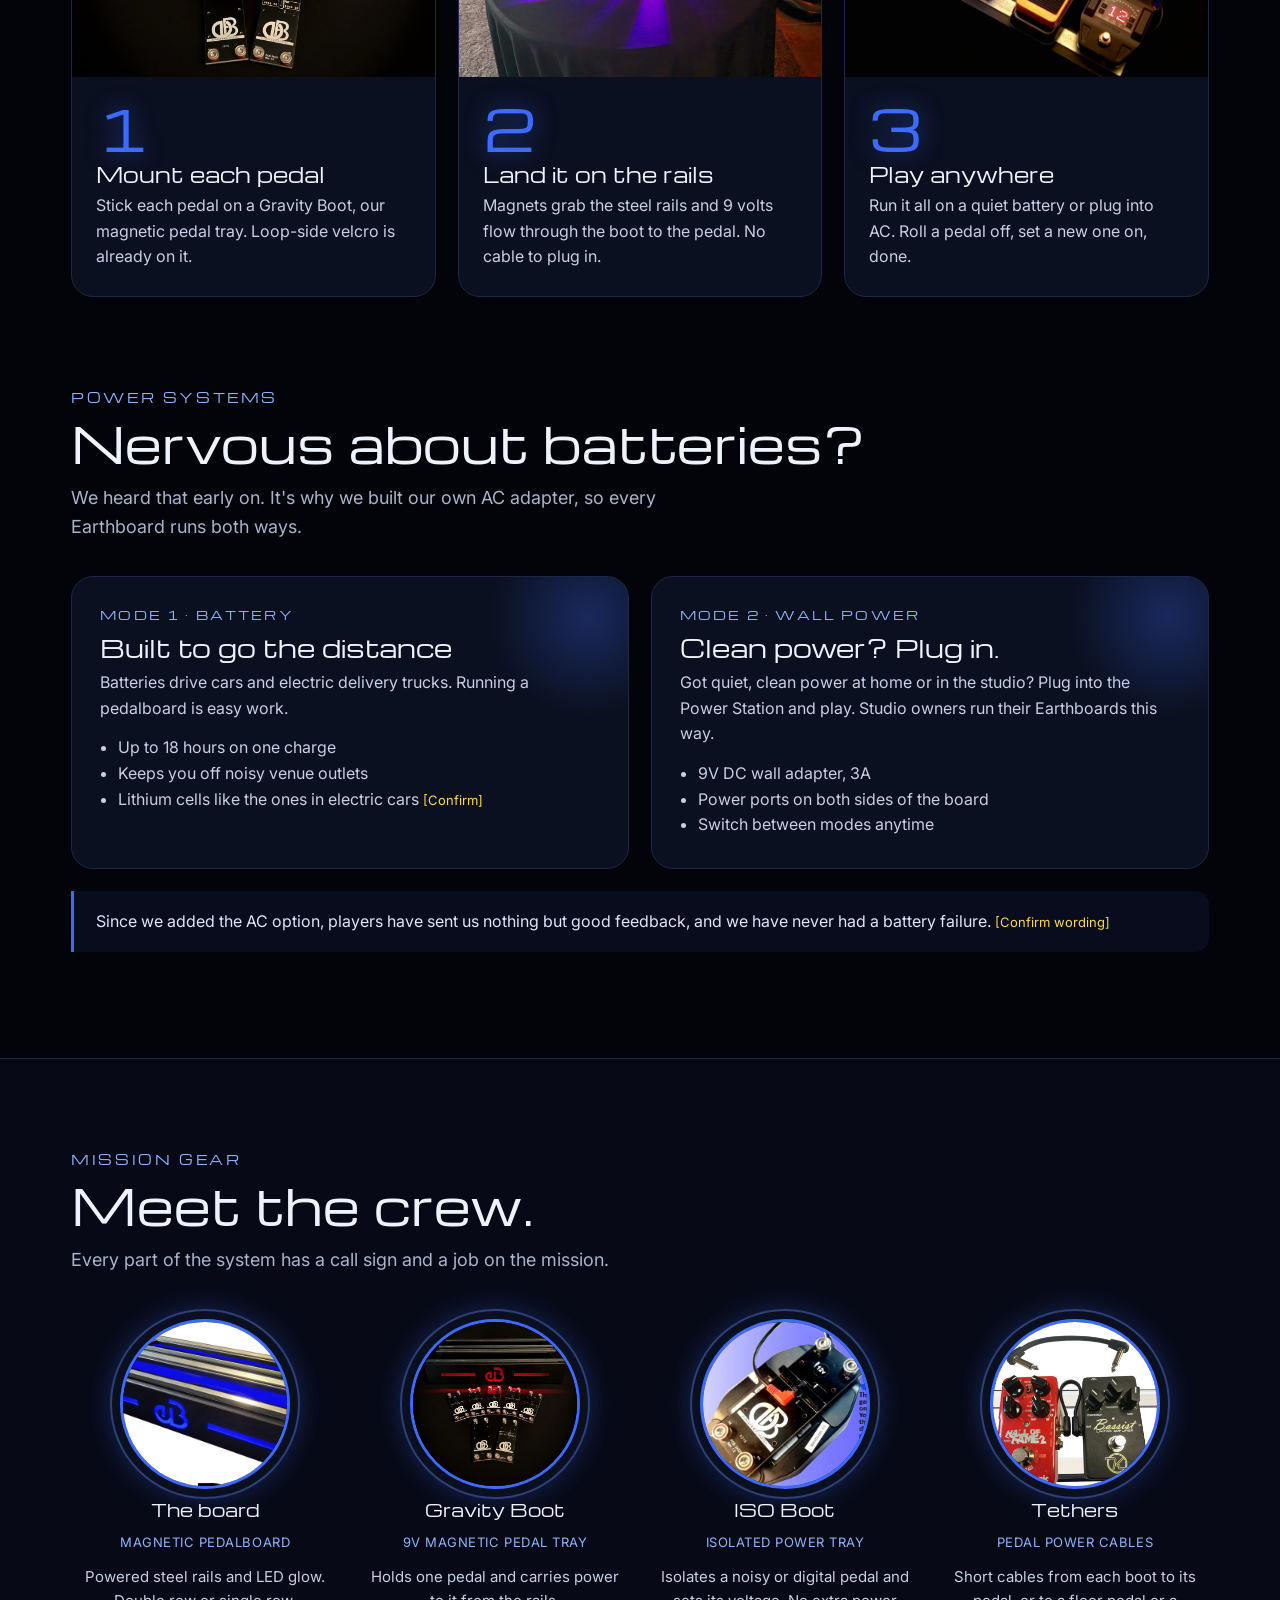
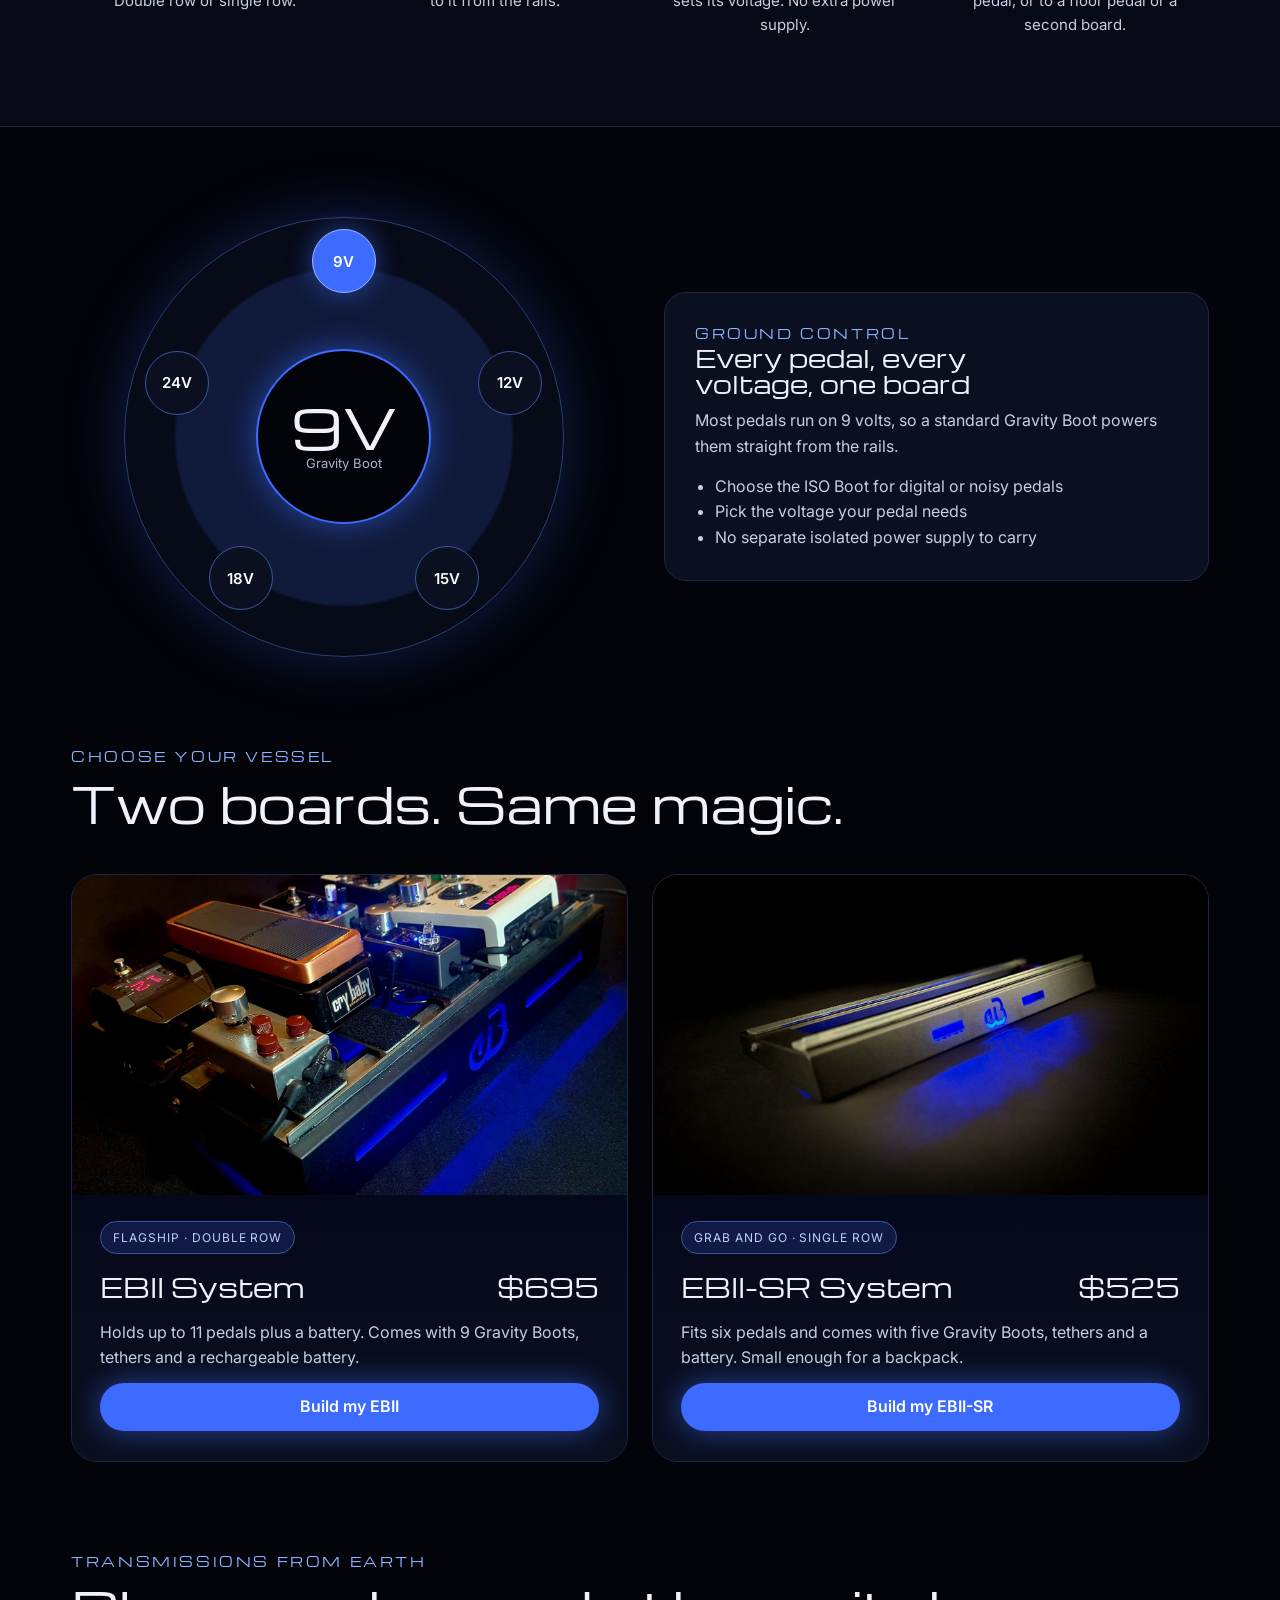
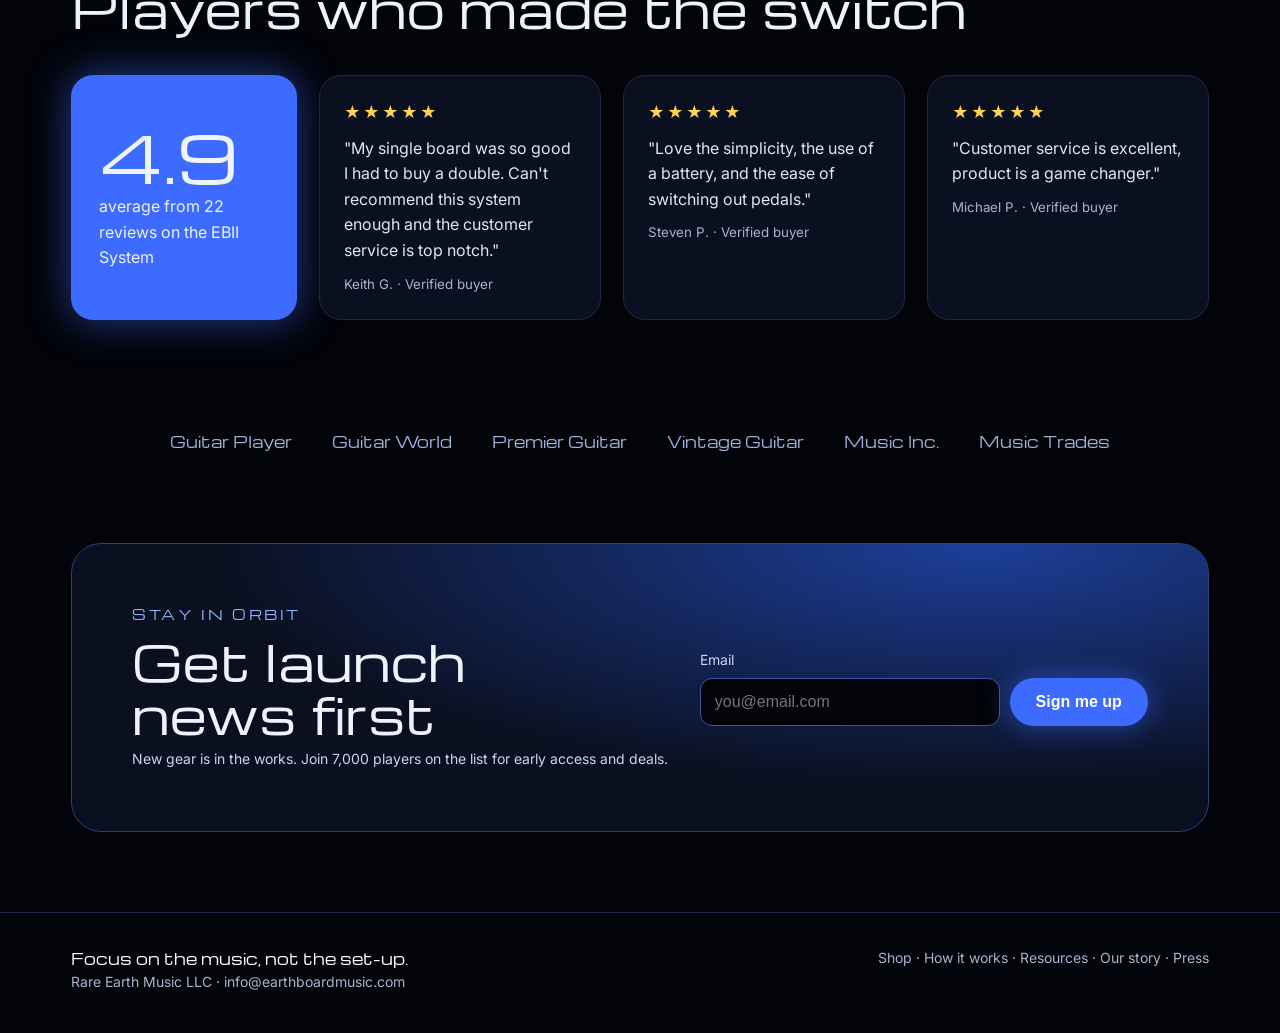
==== commit 8ff8ff0b: "Add battery and wall power sections, flip A steps to 1-2-3 Co-Authored-By: Claude Opus 5.5 <noreply@" ====
--- a/a/index.html
+++ b/a/index.html
@@ -145,6 +145,19 @@
 .hero{min-height:0;padding-bottom:40px}
 }
 @media(max-width:520px){.patches{grid-template-columns:minmax(0,1fr)}.ring{width:150px;height:150px}.promo{left:10px;right:10px;max-width:none}}
+
+/* power */
+.power{display:grid;grid-template-columns:minmax(0,1fr) minmax(0,1fr);gap:22px;margin-top:34px}
+.pcard{background:var(--panel);border:1px solid var(--line);border-radius:22px;padding:28px 28px 30px;position:relative;overflow:hidden}
+.pcard::after{content:"";position:absolute;right:-60px;top:-60px;width:200px;height:200px;border-radius:50%;background:radial-gradient(circle,var(--glow),transparent 70%);opacity:.5}
+.pcard .lab{font-family:Michroma,sans-serif;font-size:12px;letter-spacing:.18em;color:#8fb3ff}
+.pcard h3{font-size:24px;margin:10px 0 10px}
+.pcard p{margin:0;color:#c6cfe3}
+.pcard ul{margin:14px 0 0;padding-left:18px;color:#c6cfe3}
+.proof{margin-top:22px;padding:18px 22px;border-left:3px solid var(--led);background:rgba(61,107,255,.08);border-radius:0 14px 14px 0;color:#dfe6f7}
+.conf{color:#ffd84d;font-size:13px;white-space:nowrap}
+@media(max-width:820px){.power{grid-template-columns:minmax(0,1fr)}}
+
 /* motion */
 .stars{animation:twinkle 5s ease-in-out infinite}
 @keyframes twinkle{0%,100%{opacity:.85}50%{opacity:.4}}
@@ -184,7 +197,7 @@
 <div>
 <div class="kicker">THE EARTHBOARD PEDALBOARD SYSTEM</div>
 <h1>Out of this world. <span>Down to earth.</span></h1>
-<p class="lede">Pedals lock onto powered steel rails with rare earth magnets. No ripping velcro off the board, no power brick and no hunting for a wall outlet. Swap a pedal between songs and keep playing.</p>
+<p class="lede">Pedals lock onto powered steel rails with rare earth magnets. No ripping velcro off the board and no power brick. Run it on the battery, or plug into the wall when the power is clean. Swap a pedal between songs and keep playing.</p>
 <div class="ctas">
 <a class="btn go" href="#vessels">Choose your board</a>
 <a class="btn ghost" href="#launch">See how it works</a>
@@ -213,12 +226,12 @@
 <section class="band" id="launch">
 <div class="wrap">
 <div class="kicker">LAUNCH SEQUENCE</div>
-<h2 class="sec-title">Three, two, one, play.</h2>
+<h2 class="sec-title">One, two, three, play.</h2>
 <p class="sec-sub">Set it up once. After that, every change takes seconds.</p>
 <div class="count">
 <article class="step">
 <img src="assets/boots-fan.jpg" alt="Gravity Boots and ISO Boots fanned out in front of a board with red LEDs" style="object-position:50% 72%">
-<div class="t"><div class="tminus">3</div><h3>Mount each pedal</h3><p>Stick each pedal on a Gravity Boot, our magnetic pedal tray. Loop-side velcro is already on it.</p></div>
+<div class="t"><div class="tminus">1</div><h3>Mount each pedal</h3><p>Stick each pedal on a Gravity Boot, our magnetic pedal tray. Loop-side velcro is already on it.</p></div>
 </article>
 <article class="step">
 <img src="assets/violet-led.jpg" alt="Earthboard glowing purple at a venue">
@@ -226,9 +239,23 @@
 </article>
 <article class="step">
 <img src="assets/board-top.jpg" alt="A gig-ready Earthboard seen from above" style="object-position:50% 78%">
-<div class="t"><div class="tminus">1</div><h3>Play anywhere</h3><p>Run it all on a quiet battery or plug into AC. Roll a pedal off, set a new one on, done.</p></div>
+<div class="t"><div class="tminus">3</div><h3>Play anywhere</h3><p>Run it all on a quiet battery or plug into AC. Roll a pedal off, set a new one on, done.</p></div>
 </article>
 </div>
+</div>
+</section>
+
+
+<section class="band" id="power" style="padding-top:0">
+<div class="wrap">
+<div class="kicker reveal">POWER SYSTEMS</div>
+<h2 class="sec-title reveal">Nervous about batteries?</h2>
+<p class="sec-sub reveal">We heard that early on. It's why we built our own AC adapter, so every Earthboard runs both ways.</p>
+<div class="power">
+<div class="pcard reveal"><div class="lab">MODE 1 · BATTERY</div><h3>Built to go the distance</h3><p>Batteries drive cars and electric delivery trucks. Running a pedalboard is easy work.</p><ul><li>Up to 18 hours on one charge</li><li>Keeps you off noisy venue outlets</li><li>Lithium cells like the ones in electric cars <span class="conf">[Confirm]</span></li></ul></div>
+<div class="pcard reveal"><div class="lab">MODE 2 · WALL POWER</div><h3>Clean power? Plug in.</h3><p>Got quiet, clean power at home or in the studio? Plug into the Power Station and play. Studio owners run their Earthboards this way.</p><ul><li>9V DC wall adapter, 3A</li><li>Power ports on both sides of the board</li><li>Switch between modes anytime</li></ul></div>
+</div>
+<p class="proof reveal">Since we added the AC option, players have sent us nothing but good feedback, and we have never had a battery failure. <span class="conf">[Confirm wording]</span></p>
 </div>
 </section>
 
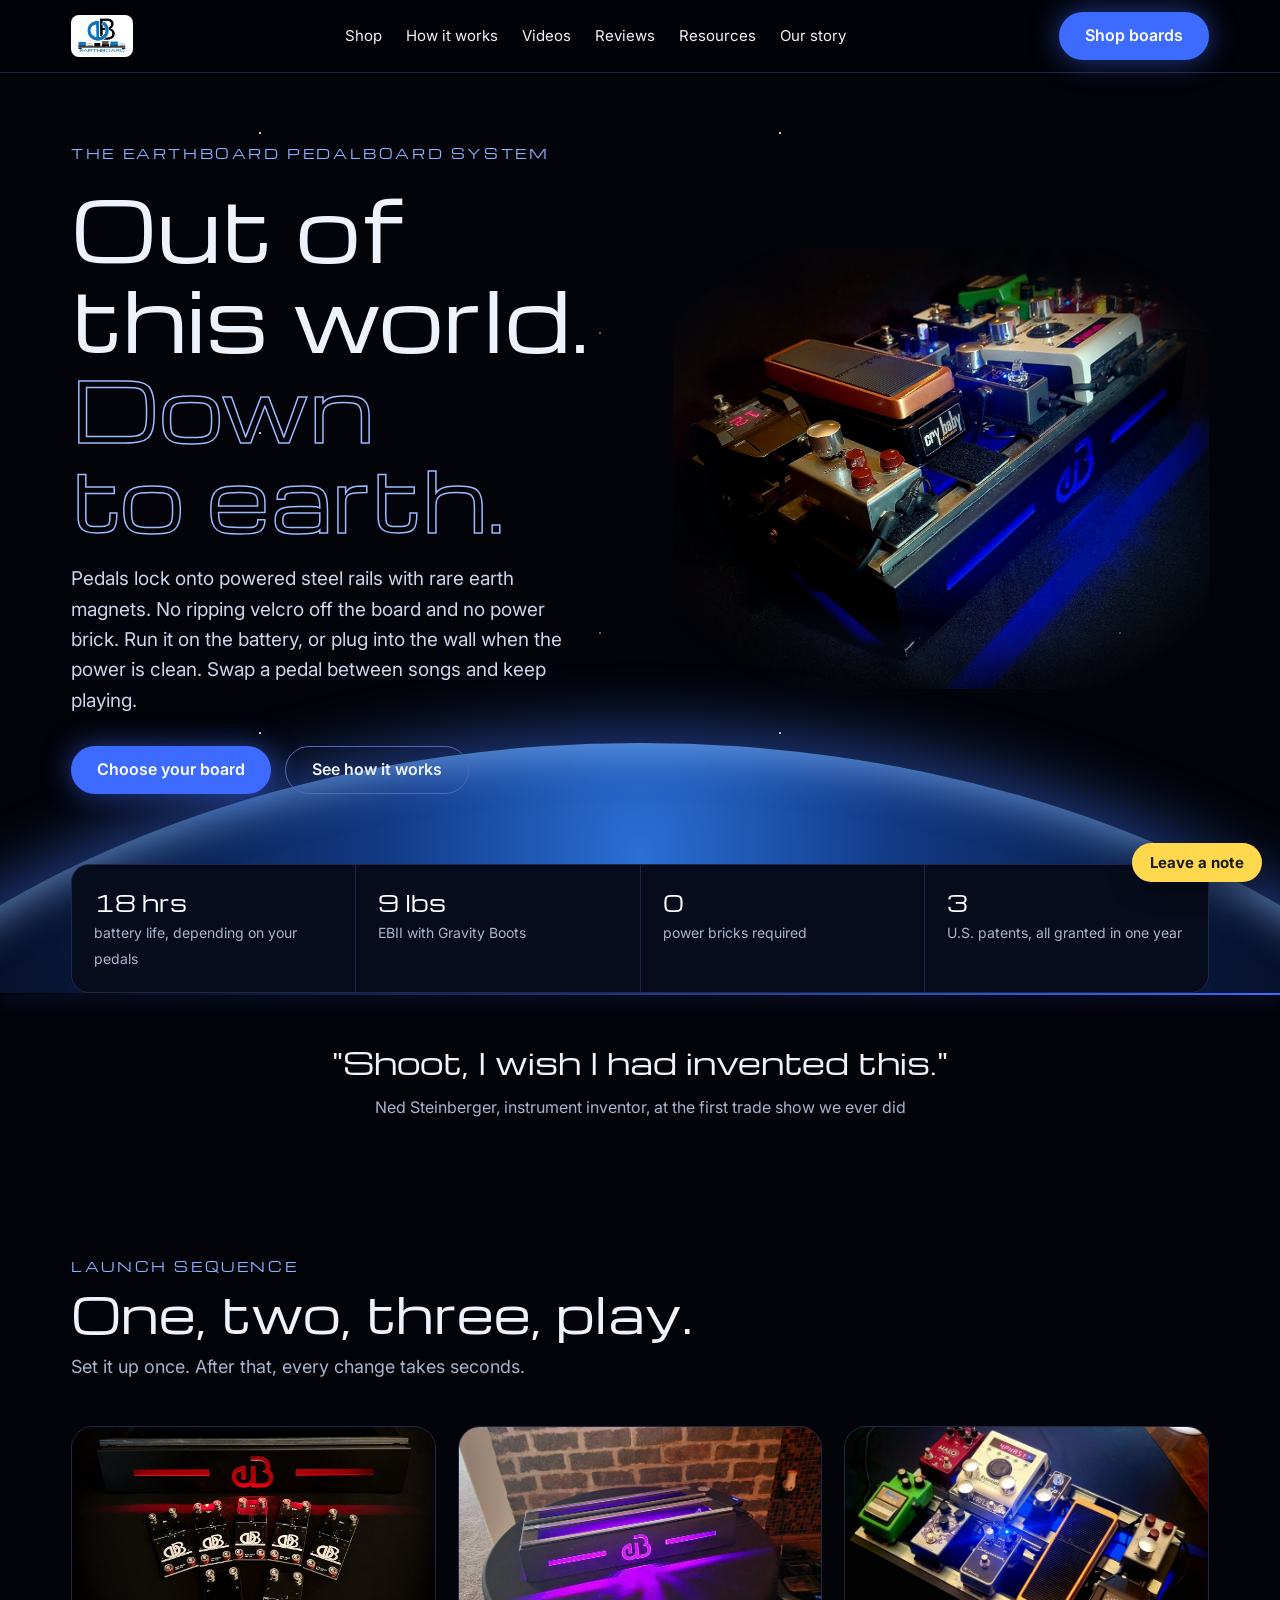
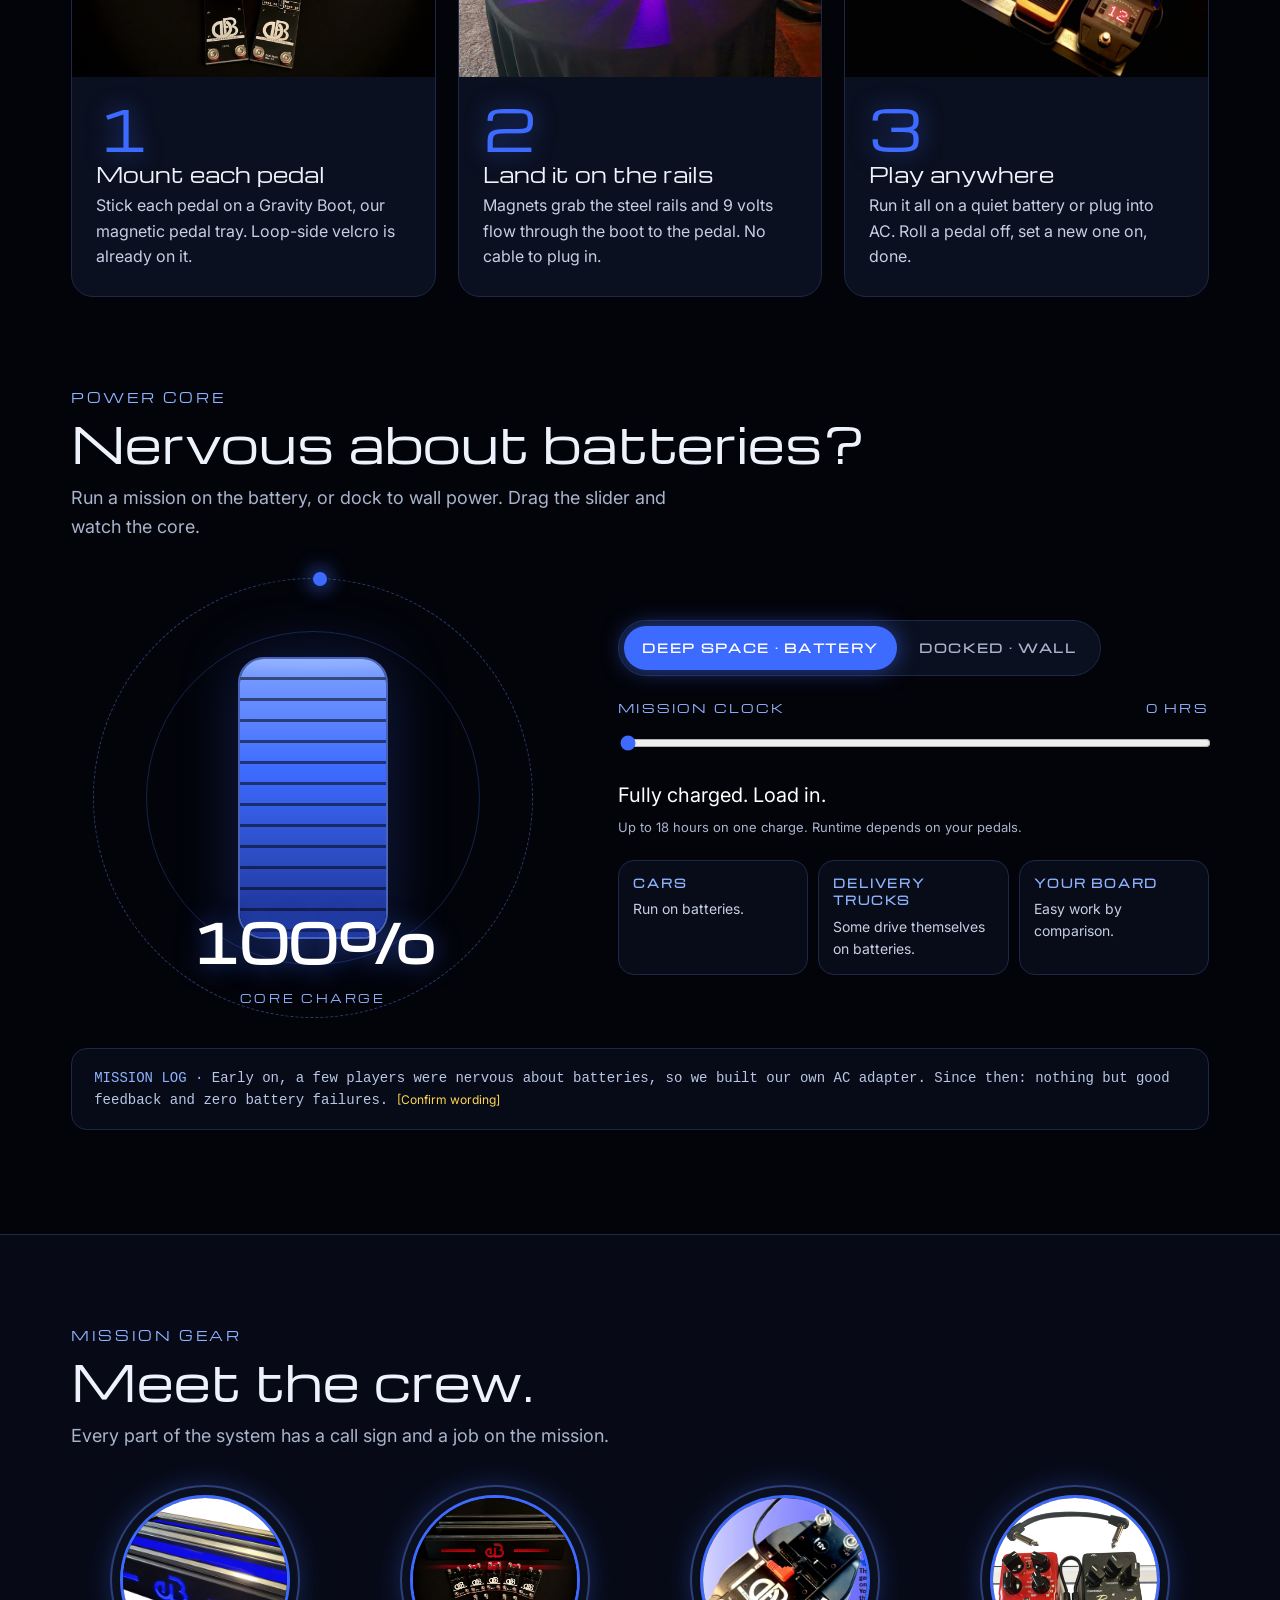
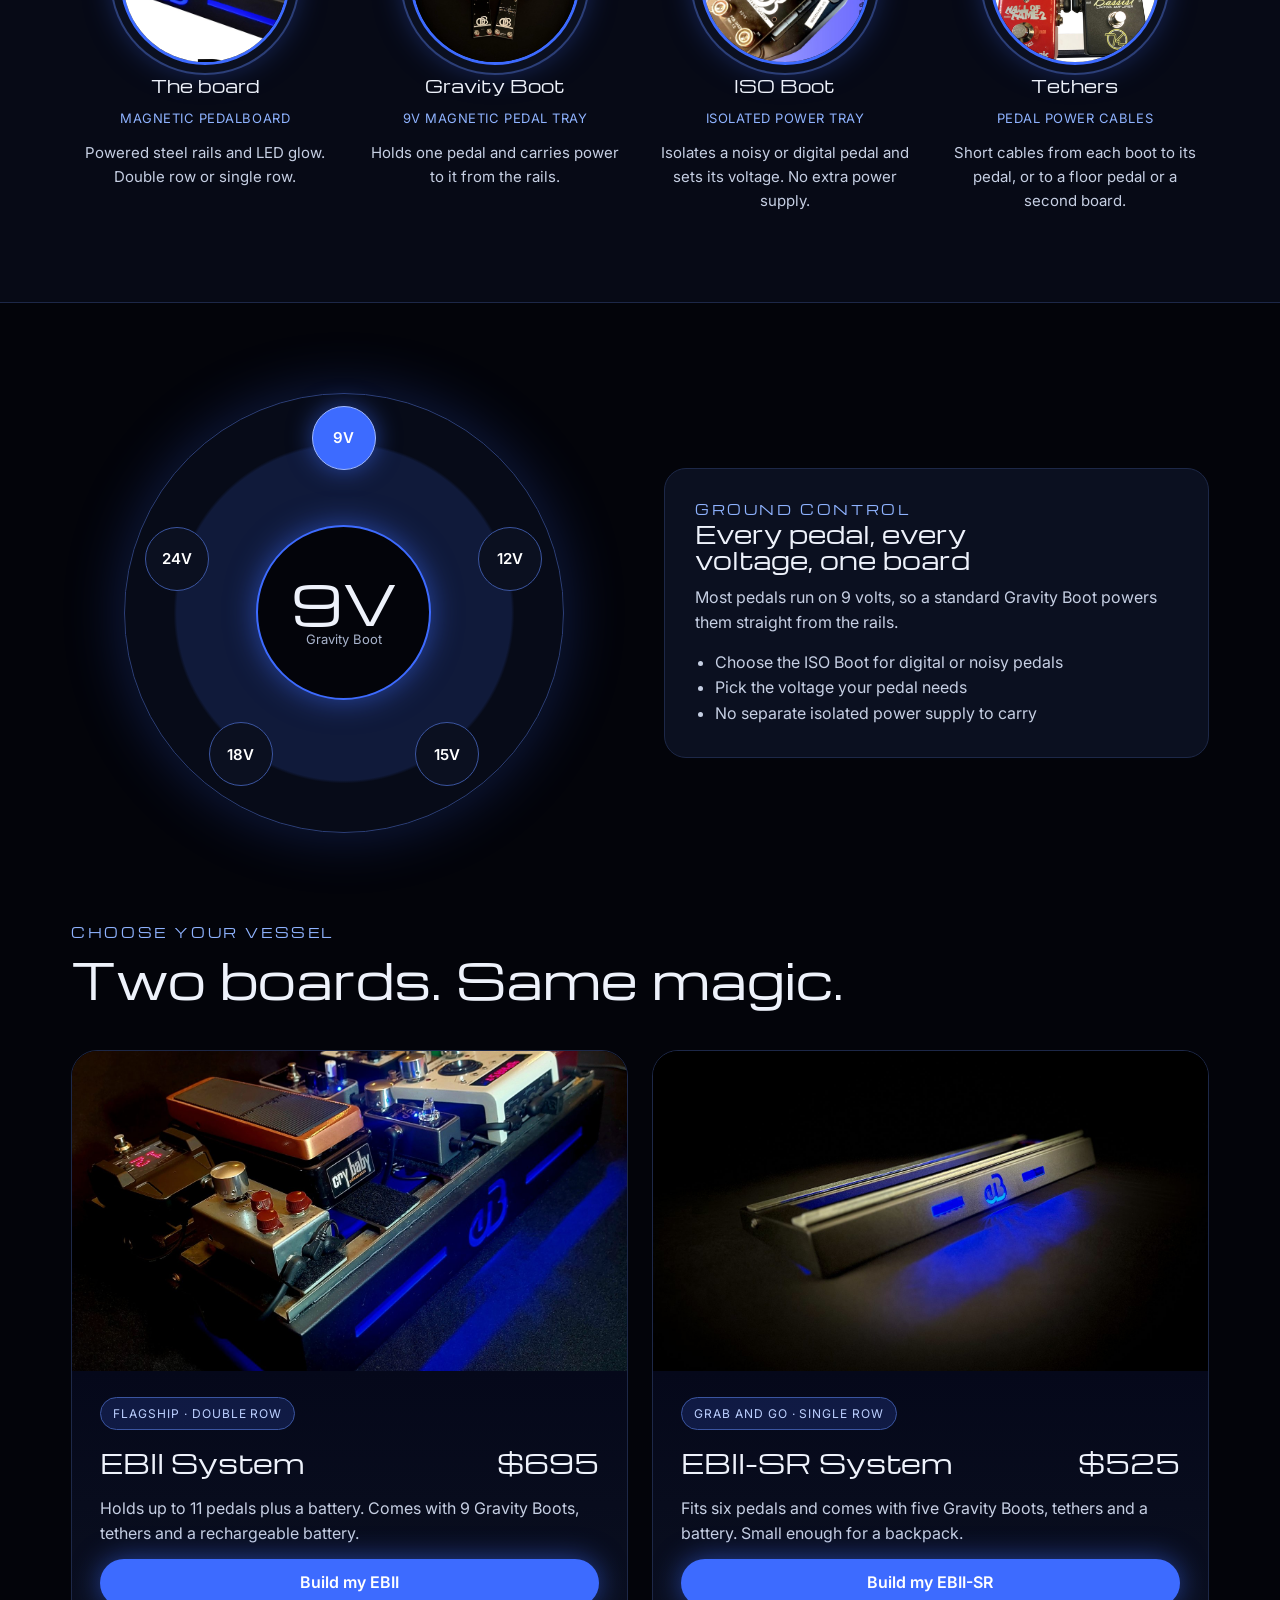
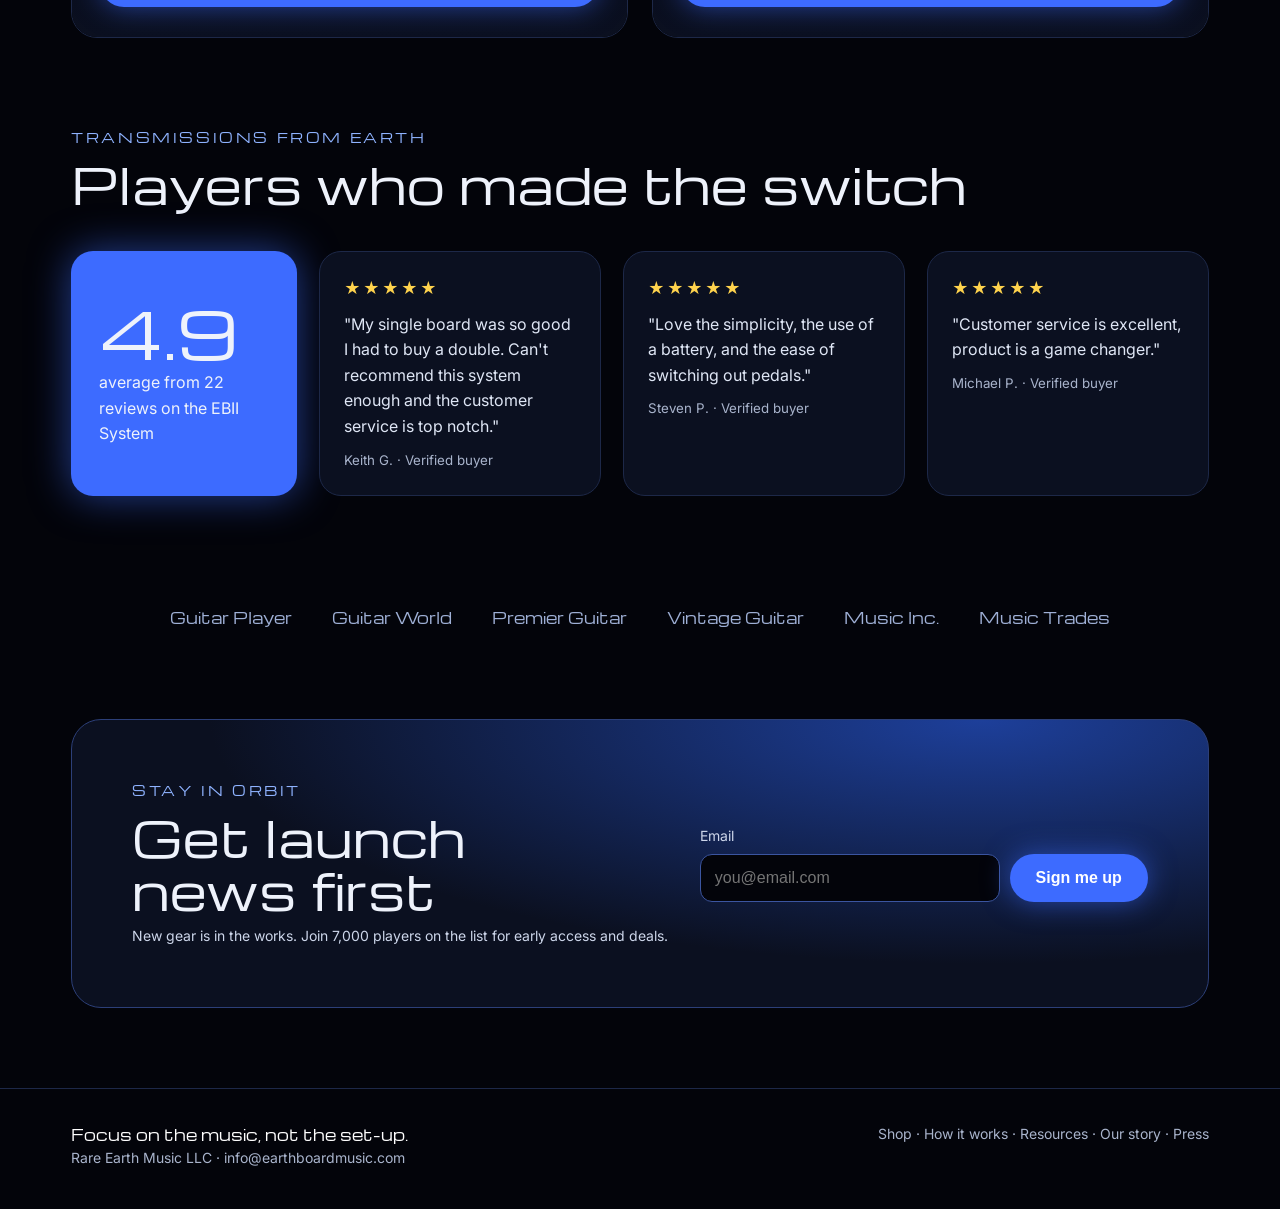
==== commit fd9e8a51: "Make battery sections interactive Co-Authored-By: Claude Opus 5.5 <noreply@anthropic.com> Claude-Ses" ====
--- a/a/index.html
+++ b/a/index.html
@@ -147,16 +147,49 @@
 @media(max-width:520px){.patches{grid-template-columns:minmax(0,1fr)}.ring{width:150px;height:150px}.promo{left:10px;right:10px;max-width:none}}
 
 /* power */
-.power{display:grid;grid-template-columns:minmax(0,1fr) minmax(0,1fr);gap:22px;margin-top:34px}
-.pcard{background:var(--panel);border:1px solid var(--line);border-radius:22px;padding:28px 28px 30px;position:relative;overflow:hidden}
-.pcard::after{content:"";position:absolute;right:-60px;top:-60px;width:200px;height:200px;border-radius:50%;background:radial-gradient(circle,var(--glow),transparent 70%);opacity:.5}
-.pcard .lab{font-family:Michroma,sans-serif;font-size:12px;letter-spacing:.18em;color:#8fb3ff}
-.pcard h3{font-size:24px;margin:10px 0 10px}
-.pcard p{margin:0;color:#c6cfe3}
-.pcard ul{margin:14px 0 0;padding-left:18px;color:#c6cfe3}
-.proof{margin-top:22px;padding:18px 22px;border-left:3px solid var(--led);background:rgba(61,107,255,.08);border-radius:0 14px 14px 0;color:#dfe6f7}
-.conf{color:#ffd84d;font-size:13px;white-space:nowrap}
-@media(max-width:820px){.power{grid-template-columns:minmax(0,1fr)}}
+#power{--lvl:1}
+.core-wrap{display:grid;grid-template-columns:minmax(0,.9fr) minmax(0,1.1fr);gap:clamp(28px,5vw,70px);align-items:center;margin-top:36px}
+.core{position:relative;aspect-ratio:1;max-width:440px;width:100%;margin:auto;display:grid;place-items:center}
+.core .orbit{position:absolute;inset:0;border-radius:50%;border:1px dashed #2a3a6e;animation:spin 40s linear infinite}
+.core .orbit.o2{inset:12%;border-style:solid;border-color:#16224a;animation-duration:26s;animation-direction:reverse}
+.core .orbit i{position:absolute;top:-7px;left:50%;width:14px;height:14px;border-radius:50%;background:var(--led);box-shadow:0 0 18px 4px var(--glow)}
+.cell{position:relative;width:34%;height:64%;border-radius:26px;border:2px solid #4a63b8;background:#060a18;overflow:hidden;box-shadow:0 0 60px rgba(61,107,255,.25),inset 0 0 30px rgba(0,0,0,.8)}
+.cell::before{content:"";position:absolute;top:-14px;left:32%;right:32%;height:14px;border-radius:6px 6px 0 0;background:#4a63b8}
+.cell .fill{position:absolute;left:0;right:0;bottom:0;height:calc(var(--lvl) * 100%);background:linear-gradient(180deg,#7fa2ff,#3d6bff 40%,#1b2f8a);box-shadow:0 0 40px var(--glow);transition:height .5s cubic-bezier(.2,.8,.2,1)}
+.cell .fill::before{content:"";position:absolute;inset:0;background:repeating-linear-gradient(180deg,transparent 0 18px,rgba(3,4,10,.55) 18px 21px)}
+.cell .fill::after{content:"";position:absolute;left:-20%;right:-20%;top:-10px;height:20px;border-radius:50%;background:rgba(170,195,255,.5);filter:blur(6px);animation:breathe 2.4s ease-in-out infinite}
+.core .read{position:absolute;bottom:2%;left:0;right:0;text-align:center;font-family:Michroma,sans-serif}
+.core .read b{display:block;font-size:clamp(34px,4.4vw,52px);color:#fff;text-shadow:0 0 24px var(--glow)}
+.core .read span{font-size:11px;letter-spacing:.24em;color:#8fb3ff}
+.dock{position:absolute;inset:0;display:grid;place-items:center;opacity:0;transition:opacity .5s}
+.dock svg{width:78%;height:auto}
+.dock .flow{stroke-dasharray:6 10;animation:flow .8s linear infinite}
+@keyframes flow{to{stroke-dashoffset:-32}}
+#power[data-pmode="wall"] .cell{opacity:.15;filter:grayscale(1)}
+#power[data-pmode="wall"] .dock{opacity:1}
+#power[data-pmode="wall"] .read{opacity:0}
+#power.low .cell .fill{background:linear-gradient(180deg,#ffb38a,#ff6a3d 50%,#8a2a12)}
+.modes{display:inline-flex;padding:5px;border-radius:999px;background:#0b1020;border:1px solid var(--line);gap:4px}
+.modes button{border:0;border-radius:999px;padding:11px 18px;font:700 12px Michroma,sans-serif;letter-spacing:.14em;color:var(--dim);background:transparent;cursor:pointer;min-height:44px}
+.modes button[aria-pressed="true"]{background:var(--led);color:#fff;box-shadow:0 0 22px var(--glow)}
+.panel-b,.panel-w{margin-top:22px}
+.panel-w{display:none}
+#power[data-pmode="wall"] .panel-b{display:none}
+#power[data-pmode="wall"] .panel-w{display:block}
+.mission{font-family:Michroma,sans-serif;font-size:12px;letter-spacing:.18em;color:#8fb3ff;display:flex;justify-content:space-between;margin-bottom:10px}
+.slider{width:100%;accent-color:var(--led);height:28px}
+.msg{font-size:20px;color:#fff;margin:14px 0 6px;min-height:1.4em}
+.fine{color:var(--dim);font-size:13px;margin:0}
+.proofs{display:grid;grid-template-columns:repeat(3,minmax(0,1fr));gap:10px;margin-top:22px}
+.proofs div{border:1px solid var(--line);border-radius:16px;padding:14px;background:rgba(11,16,32,.7);font-size:14px;color:#c6cfe3}
+.proofs b{display:block;font-family:Michroma,sans-serif;font-size:11px;letter-spacing:.16em;color:#8fb3ff;margin-bottom:6px}
+.wlist{margin:12px 0 0;padding-left:18px;color:#c6cfe3}
+.logline{margin-top:30px;padding:18px 22px;border:1px solid var(--line);border-radius:16px;background:#070b18;font-family:ui-monospace,Menlo,monospace;font-size:14px;color:#b9c6e4}
+.logline em{color:#8fb3ff;font-style:normal}
+.conf{color:#ffd84d;font-size:12px;white-space:nowrap;font-family:Inter,sans-serif}
+@keyframes spin{to{transform:rotate(360deg)}}
+@media(max-width:860px){.core-wrap{grid-template-columns:minmax(0,1fr)}.proofs{grid-template-columns:minmax(0,1fr)}.core{max-width:320px}}
+@media(prefers-reduced-motion:reduce){.core .orbit,.dock .flow,.cell .fill::after{animation:none}}
 
 /* motion */
 .stars{animation:twinkle 5s ease-in-out infinite}
@@ -246,16 +279,35 @@
 </section>
 
 
-<section class="band" id="power" style="padding-top:0">
-<div class="wrap">
-<div class="kicker reveal">POWER SYSTEMS</div>
+<section class="band" id="power" data-pmode="battery" style="padding-top:0">
+<div class="wrap">
+<div class="kicker reveal">POWER CORE</div>
 <h2 class="sec-title reveal">Nervous about batteries?</h2>
-<p class="sec-sub reveal">We heard that early on. It's why we built our own AC adapter, so every Earthboard runs both ways.</p>
-<div class="power">
-<div class="pcard reveal"><div class="lab">MODE 1 · BATTERY</div><h3>Built to go the distance</h3><p>Batteries drive cars and electric delivery trucks. Running a pedalboard is easy work.</p><ul><li>Up to 18 hours on one charge</li><li>Keeps you off noisy venue outlets</li><li>Lithium cells like the ones in electric cars <span class="conf">[Confirm]</span></li></ul></div>
-<div class="pcard reveal"><div class="lab">MODE 2 · WALL POWER</div><h3>Clean power? Plug in.</h3><p>Got quiet, clean power at home or in the studio? Plug into the Power Station and play. Studio owners run their Earthboards this way.</p><ul><li>9V DC wall adapter, 3A</li><li>Power ports on both sides of the board</li><li>Switch between modes anytime</li></ul></div>
-</div>
-<p class="proof reveal">Since we added the AC option, players have sent us nothing but good feedback, and we have never had a battery failure. <span class="conf">[Confirm wording]</span></p>
+<p class="sec-sub reveal">Run a mission on the battery, or dock to wall power. Drag the slider and watch the core.</p>
+<div class="core-wrap">
+<div class="core" aria-hidden="true">
+<div class="orbit"><i></i></div><div class="orbit o2"></div>
+<div class="cell"><div class="fill" data-level></div></div>
+<div class="dock"><svg viewBox="0 0 200 200" fill="none"><rect x="70" y="40" width="60" height="70" rx="14" stroke="#7fa2ff" stroke-width="4"/><path d="M85 40V18M115 40V18" stroke="#7fa2ff" stroke-width="6" stroke-linecap="round"/><path class="flow" d="M100 110v70" stroke="#3d6bff" stroke-width="6" stroke-linecap="round"/><circle cx="100" cy="75" r="12" fill="#3d6bff"/></svg></div>
+<div class="read"><b data-pct>100%</b><span class="lab-b">CORE CHARGE</span></div>
+</div>
+<div>
+<div class="modes" role="group" aria-label="Power source"><button type="button" data-mode="battery" aria-pressed="true">DEEP SPACE · BATTERY</button><button type="button" data-mode="wall" aria-pressed="false">DOCKED · WALL</button></div>
+<div class="panel-b">
+<div class="mission"><span>MISSION CLOCK</span><span><span data-hrs>0</span> HRS</span></div>
+<input class="slider" type="range" min="0" max="18" step="1" value="0" data-hours aria-label="Hours played">
+<p class="msg" data-msg aria-live="polite">Fully charged. Load in.</p>
+<p class="fine">Up to 18 hours on one charge. Runtime depends on your pedals.</p>
+<div class="proofs"><div><b>CARS</b>Run on batteries.</div><div><b>DELIVERY TRUCKS</b>Some drive themselves on batteries.</div><div><b>YOUR BOARD</b>Easy work by comparison.</div></div>
+</div>
+<div class="panel-w">
+<p class="msg">Docked. Plug in and play as long as you like.</p>
+<p class="fine" style="font-size:16px;color:#c6cfe3">Got clean, quiet power at home or in the studio? Plug into the Power Station. Studio owners run their Earthboards this way.</p>
+<ul class="wlist"><li>9V DC wall adapter, 3A</li><li>Power ports on both sides of the board</li><li>Switch back to battery for the next gig</li></ul>
+</div>
+</div>
+</div>
+<p class="logline reveal"><em>MISSION LOG ·</em> Early on, a few players were nervous about batteries, so we built our own AC adapter. Since then: nothing but good feedback and zero battery failures. <span class="conf">[Confirm wording]</span></p>
 </div>
 </section>
 
@@ -402,6 +454,36 @@
 document.getElementById('sign').addEventListener('submit',e=>{e.preventDefault();document.getElementById('thanks').hidden=false;});
 }
 </script>
+<script>
+(function(){
+  var root=document.getElementById('power'); if(!root) return;
+  var range=root.querySelector('[data-hours]'), lvl=root.querySelectorAll('[data-level]'), pct=root.querySelectorAll('[data-pct]'),
+      hrs=root.querySelectorAll('[data-hrs]'), msg=root.querySelector('[data-msg]'), modes=root.querySelectorAll('[data-mode]'),
+      chips=root.querySelectorAll('[data-set]');
+  var lines=[[0,'Fully charged. Load in.'],[1,'Soundcheck done. Barely a dent.'],[4,'One full gig in. Plenty left.'],[8,'Two gigs deep and still going.'],[12,'A whole weekend of shows.'],[16,'Encore time.'],[18,'Time to charge, like your phone.']];
+  function set(h){
+    h=+h; var left=Math.max(0,Math.round(100-h/18*100));
+    root.style.setProperty('--lvl',left/100);
+    lvl.forEach(function(e){e.style.setProperty('--lvl',left/100)});
+    pct.forEach(function(e){e.textContent=left+'%'});
+    hrs.forEach(function(e){e.textContent=h});
+    var m=lines[0][1]; lines.forEach(function(l){ if(h>=l[0]) m=l[1]; }); if(msg) msg.textContent=m;
+    root.classList.toggle('low',left<=15);
+    chips.forEach(function(c){c.setAttribute('aria-pressed',+c.dataset.set===h?'true':'false')});
+  }
+  if(range){ range.addEventListener('input',function(){set(range.value)}); set(range.value); }
+  chips.forEach(function(c){c.addEventListener('click',function(){ if(range){range.value=c.dataset.set;} set(c.dataset.set); })});
+  modes.forEach(function(b){b.addEventListener('click',function(){
+    var m=b.dataset.mode; root.dataset.pmode=m;
+    modes.forEach(function(x){x.setAttribute('aria-pressed',x.dataset.mode===m?'true':'false')});
+  })});
+  var sw=root.querySelector('[data-flip]');
+  if(sw) sw.addEventListener('click',function(){
+    var m=root.dataset.pmode==='wall'?'battery':'wall'; root.dataset.pmode=m; sw.setAttribute('aria-pressed',m==='wall'?'true':'false');
+    modes.forEach(function(x){x.setAttribute('aria-pressed',x.dataset.mode===m?'true':'false')});
+  });
+})();
+</script>
 <script src="../notes.js"></script>
 </body>
 </html>
